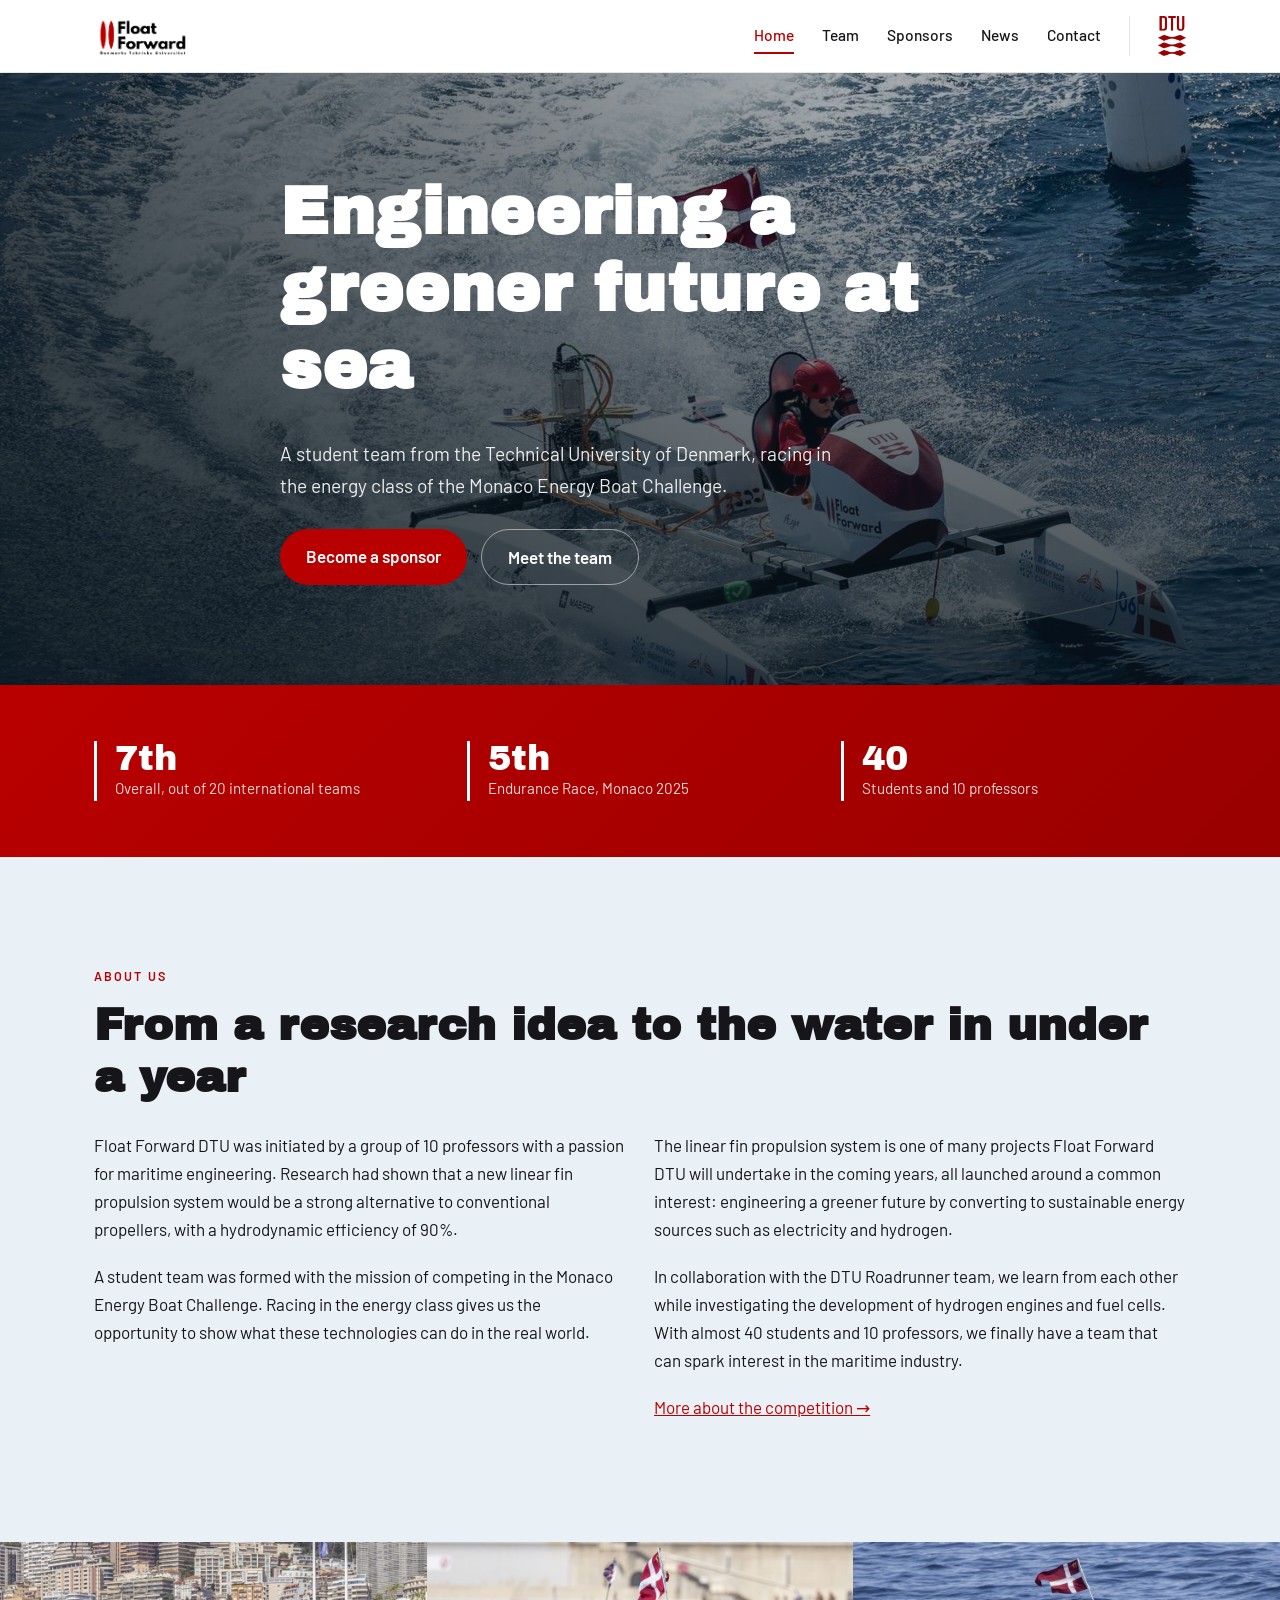
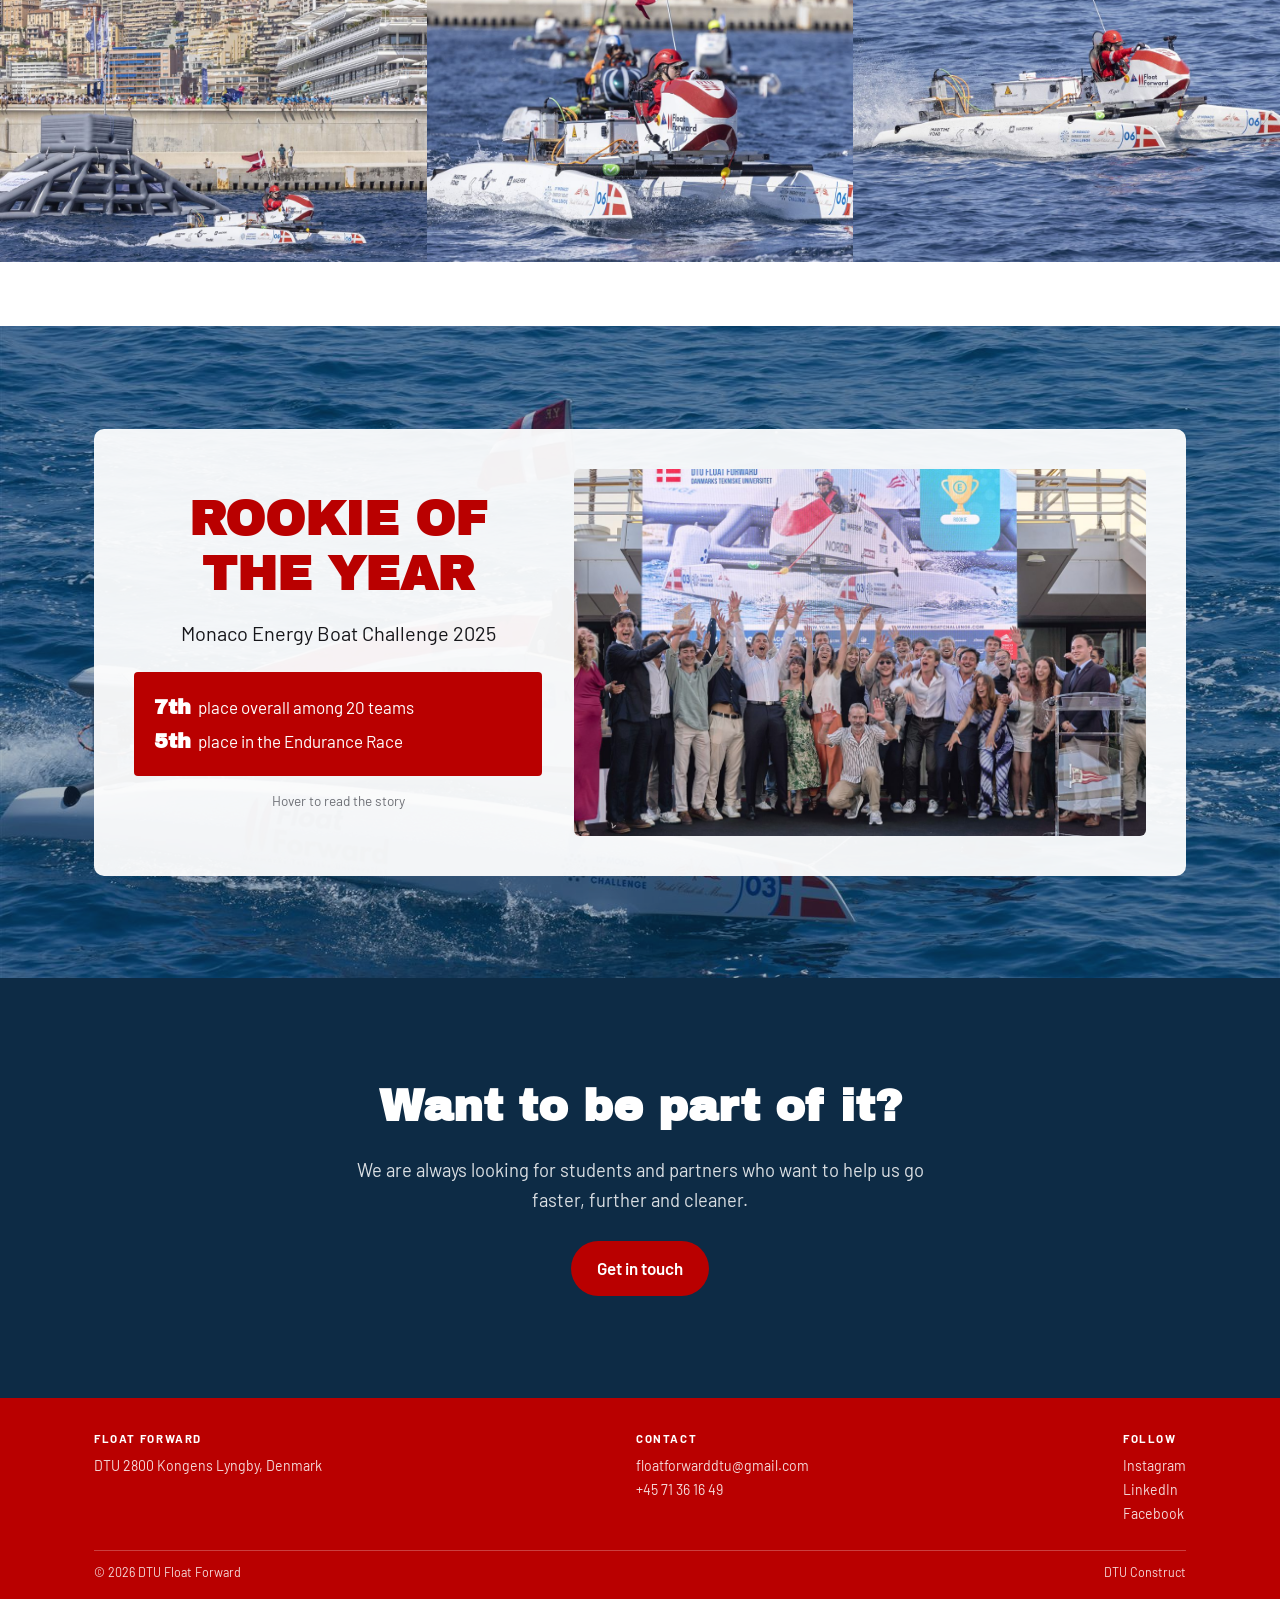
==== index.html @ db56d4f5 "First version" ====
<!DOCTYPE html>
<html lang="en">
<head>
<meta charset="utf-8">
<meta name="viewport" content="width=device-width, initial-scale=1">
<title>DTU Float Forward — Engineering a greener future at sea</title>
<meta name="description" content="DTU Float Forward is a student team from the Technical University of Denmark competing in the Monaco Energy Boat Challenge. Rookie of the Year 2025.">
<meta property="og:title" content="DTU Float Forward">
<meta property="og:description" content="A DTU student team engineering a greener future at sea. Rookie of the Year at the Monaco Energy Boat Challenge 2025.">
<meta property="og:image" content="https://dtufloatforward.dk/images/boat/share.jpg">
<meta property="og:url" content="https://dtufloatforward.dk/">
<meta property="og:type" content="website">
<link rel="preconnect" href="https://fonts.googleapis.com">
<link rel="preconnect" href="https://fonts.gstatic.com" crossorigin>
<link href="https://fonts.googleapis.com/css2?family=Archivo+Black&family=Barlow:wght@400;500;600&display=swap" rel="stylesheet">
<link rel="stylesheet" href="assets/css/style.css">
</head>
<body>

<header class="header">
  <div class="header__inner">
    <a class="logo" href="index.html"><img src="images/logos/floatforward.png" alt="DTU Float Forward" width="223" height="97"></a>
    <button class="nav-toggle" aria-label="Menu" aria-expanded="false">☰</button>
    <nav class="nav">
      <a href="index.html" aria-current="page">Home</a>
      <a href="team.html">Team</a>
      <a href="sponsors.html">Sponsors</a>
      <a href="news.html">News</a>
      <a href="contact.html">Contact</a>
    </nav>
    <a class="dtu-logo" href="https://www.dtu.dk/" target="_blank" rel="noopener"><img src="images/logos/dtu.png" alt="DTU — Technical University of Denmark"></a>
  </div>
</header>

<main>

  <section class="hero">
    <div class="hero__img" style="background-image:url('images/boat/hero.jpg')"></div>
    <div class="hero__content wrap">
      <h1>Engineering a greener future at sea</h1>
      <p>A student team from the Technical University of Denmark, racing in the energy class of the Monaco Energy Boat Challenge.</p>
      <div class="hero__actions">
        <a class="btn" href="sponsors.html">Become a sponsor</a>
        <a class="btn btn--ghost" href="team.html">Meet the team</a>
      </div>
    </div>
  </section>

  <section class="section section--red" style="padding:56px 0">
    <div class="wrap">
      <div class="grid grid--3">
        <div class="stat"><div class="stat__num">7th</div><div class="stat__label">Overall, out of 20 international teams</div></div>
        <div class="stat"><div class="stat__num">5th</div><div class="stat__label">Endurance Race, Monaco 2025</div></div>
        <div class="stat"><div class="stat__num">40</div><div class="stat__label">Students and 10 professors</div></div>
      </div>
    </div>
  </section>

  <section class="section section--sea-soft">
    <div class="wrap">
      <span class="eyebrow">About us</span>
      <h2>From a research idea to the water in under a year</h2>
      <div class="grid grid--2" style="margin-top:28px">
        <div>
          <p>Float Forward DTU was initiated by a group of 10 professors with a passion for maritime engineering. Research had shown that a new linear fin propulsion system would be a strong alternative to conventional propellers, with a hydrodynamic efficiency of 90%.</p>
          <p>A student team was formed with the mission of competing in the Monaco Energy Boat Challenge. Racing in the energy class gives us the opportunity to show what these technologies can do in the real world.</p>
        </div>
        <div>
          <p>The linear fin propulsion system is one of many projects Float Forward DTU will undertake in the coming years, all launched around a common interest: engineering a greener future by converting to sustainable energy sources such as electricity and hydrogen.</p>
          <p>In collaboration with the DTU Roadrunner team, we learn from each other while investigating the development of hydrogen engines and fuel cells. With almost 40 students and 10 professors, we finally have a team that can spark interest in the maritime industry.</p>
          <p><a href="https://energyboatchallenge.com/" target="_blank" rel="noopener">More about the competition →</a></p>
        </div>
      </div>
    </div>
  </section>

  <!-- Tira de fotos: cambia las imágenes en images/boat/strip-1.jpg, -2 y -3 -->
  <div class="photo-strip">
    <img src="images/boat/strip-1.jpg" alt="The Float Forward boat in the harbour of Monaco" loading="lazy">
    <img src="images/boat/strip-2.jpg" alt="Float Forward racing among other teams" loading="lazy">
    <img src="images/boat/strip-3.jpg" alt="Float Forward at full speed on open water" loading="lazy">
  </div>

  <!-- Tarjeta con dos caras: al pasar el cursor (o tocar en el móvil)
       se cambia de la cara "front" a la cara "back". -->
  <section class="section highlight" style="background-image:url('images/boat/highlight-bg.jpg')">
    <div class="wrap">
      <div class="flip" tabindex="0" aria-label="Rookie of the Year 2025 — hover or tap for the full story">

        <div class="flip__face flip__front">
          <div class="flip__intro">
            <h2 class="flip__title">Rookie of the Year</h2>
            <p class="flip__sub">Monaco Energy Boat Challenge 2025</p>
            <div class="flip__stats">
              <p><strong>7th</strong> place overall among 20 teams</p>
              <p><strong>5th</strong> place in the Endurance Race</p>
            </div>
            <p class="flip__hint"><span class="on-hover">Hover to read the story</span><span class="on-touch">Tap to read the story</span></p>
          </div>
          <img src="images/news/rookie-celebration.jpg" alt="The Float Forward team celebrating the Rookie of the Year award in Monaco">
        </div>

        <div class="flip__face flip__back">
          <img src="images/news/rookie-trophy.jpg" alt="The Rookie of the Year trophy">
          <div>
            <h3>Rookie of the Year 2025</h3>
            <p>Float Forward made its debut at the Monaco Energy Boat Challenge in July 2025, finishing 7th overall among 20 international teams. The highlight of the event was a 5th place in the Endurance Race, showcasing the team's engineering work and determination.</p>
            <p>That first performance earned Float Forward the Rookie of the Year award, going beyond the goals set for the team's first season.</p>
            <a class="btn" href="news.html">Read the full story</a>
          </div>
        </div>

      </div>
    </div>
  </section>

  <section class="section section--sea">
    <div class="wrap" style="text-align:center">
      <h2>Want to be part of it?</h2>
      <p class="lead" style="margin:0 auto 26px">We are always looking for students and partners who want to help us go faster, further and cleaner.</p>
      <a class="btn" href="contact.html">Get in touch</a>
    </div>
  </section>

</main>

<footer class="footer">
  <div class="wrap">
    <div class="footer__grid">
      <div>
        <h4>Float Forward</h4>
        <p style="margin:0">DTU 2800 Kongens Lyngby, Denmark</p>
      </div>
      <div>
        <h4>Contact</h4>
        <ul>
          <li><a href="mailto:floatforwarddtu@gmail.com">floatforwarddtu@gmail.com</a></li>
          <li><a href="tel:+4571361649">+45 71 36 16 49</a></li>
        </ul>
      </div>
      <div>
        <h4>Follow</h4>
        <ul>
          <li><a href="https://instagram.com/floatforward.dtu/" target="_blank" rel="noopener">Instagram</a></li>
          <li><a href="https://linkedin.com/company/dtu-float-forward/" target="_blank" rel="noopener">LinkedIn</a></li>
          <li><a href="https://facebook.com/people/Float-Forward-DTU/61565667403670/" target="_blank" rel="noopener">Facebook</a></li>
        </ul>
      </div>
    </div>
    <div class="footer__bottom">
      <span>© <span id="year">2026</span> DTU Float Forward</span>
      <a href="https://construct.dtu.dk/" target="_blank" rel="noopener">DTU Construct</a>
    </div>
  </div>
</footer>

<script src="assets/js/site.js"></script>
</body>
</html>
---- assets/css/style.css ----
/* =========================================================
   DTU Float Forward — hoja de estilos única
   Todo el diseño del sitio vive aquí. Los colores y medidas
   principales están en :root; cambiarlos ahí afecta a todo.
   ========================================================= */

:root {
  --red: #B90000;        /* rojo del logo de Float Forward */
  --red-deep: #990000;   /* rojo del logo de DTU, para degradados */
  --sea: #0D2B45;        /* azul marino del mar, para secciones oscuras */
  --sea-soft: #EAF1F6;   /* azul muy claro de fondo */
  --ink: #16161A;        /* texto y fondos oscuros */
  --mist: #F6F5F4;       /* gris muy claro de fondo */
  --grey: #6E7076;       /* texto secundario */
  --line: rgba(0, 0, 0, 0.1);

  --wrap: 1140px;        /* ancho máximo del contenido */
  --radius: 10px;
  --header-h: 72px;
}

*, *::before, *::after { box-sizing: border-box; }

html { scroll-behavior: smooth; }

body {
  margin: 0;
  font-family: "Barlow", system-ui, -apple-system, sans-serif;
  font-size: 17px;
  line-height: 1.65;
  color: var(--ink);
  background: #fff;
  -webkit-font-smoothing: antialiased;
}

img { max-width: 100%; display: block; }
a { color: var(--red); }

h1, h2, h3 { line-height: 1.15; margin: 0 0 0.5em; }
h1 { font-family: "Archivo Black", system-ui, sans-serif; font-size: clamp(2.4rem, 6vw, 4.2rem); letter-spacing: 0.01em; }
h2 { font-family: "Archivo Black", system-ui, sans-serif; font-size: clamp(1.8rem, 4vw, 2.8rem); }
h3 { font-size: 1.2rem; font-weight: 600; }
p { margin: 0 0 1.1em; }

.wrap { max-width: var(--wrap); margin: 0 auto; padding: 0 24px; }
.section { padding: clamp(56px, 8vw, 104px) 0; }
.section--mist { background: var(--mist); }
.section--ink { background: var(--ink); color: #fff; }
.section--ink h2 { color: #fff; }

/* Secciones de color. Sobre fondo oscuro el texto pasa a blanco. */
.section--red { background: linear-gradient(135deg, var(--red), var(--red-deep)); color: #fff; }
.section--sea { background: var(--sea); color: #fff; }
.section--sea-soft { background: var(--sea-soft); }
.section--red h2, .section--sea h2, .section--red h3, .section--sea h3 { color: #fff; }
.section--red .lead, .section--sea .lead,
.section--red .muted, .section--sea .muted { color: rgba(255,255,255,0.85); }
.section--red a:not(.btn), .section--sea a:not(.btn) { color: #fff; }
.section--sea .eyebrow { color: #FF8A80; }
.section--red .eyebrow { color: rgba(255,255,255,0.8); }
.section--red .stat { border-left-color: #fff; }
.section--red .stat__label, .section--sea .stat__label { color: rgba(255,255,255,0.85); }
.section--sea .card, .section--red .card { color: var(--ink); border: 0; }
/* Las tarjetas son blancas: dentro, el texto vuelve a sus colores normales */
.section--sea .card h3, .section--red .card h3 { color: var(--ink); }
.section--sea .card .muted, .section--red .card .muted { color: var(--grey); }

/* Botón blanco, para usar sobre fondo rojo */
.btn.btn--light { background: #fff; color: var(--red); }
.btn.btn--light:hover { background: var(--sea); color: #fff; }

/* Tira de fotos a todo el ancho */
.photo-strip { display: grid; grid-template-columns: repeat(3, 1fr); margin-bottom: clamp(32px, 5vw, 64px); }  /* espacio en blanco debajo */
.photo-strip img { width: 100%; aspect-ratio: 4 / 3; object-fit: cover; }
@media (max-width: 640px) {
  .photo-strip { grid-template-columns: 1fr 1fr; }
  .photo-strip img:first-child { grid-column: 1 / -1; aspect-ratio: 16 / 9; }
}

.lead { font-size: 1.15rem; color: var(--grey); max-width: 62ch; }
.muted { color: var(--grey); }

.eyebrow {
  display: inline-block;
  font-size: 0.78rem;
  font-weight: 600;
  letter-spacing: 0.16em;
  text-transform: uppercase;
  color: var(--red);
  margin-bottom: 14px;
}

.btn {
  display: inline-block;
  background: var(--red);
  color: #fff;
  text-decoration: none;
  font-weight: 600;
  padding: 13px 26px;
  border-radius: 999px;
  transition: background 0.2s;
}
.btn:hover { background: var(--red-deep); }
.btn--ghost { background: transparent; border: 1px solid rgba(255,255,255,0.5); }
.btn--ghost:hover { background: rgba(255,255,255,0.14); }

/* ---------------- Cabecera ---------------- */
.header {
  position: sticky; top: 0; z-index: 50;
  background: rgba(255,255,255,0.95);
  backdrop-filter: blur(8px);
  border-bottom: 1px solid var(--line);
}
.header__inner {
  height: var(--header-h);
  display: flex; align-items: center; justify-content: space-between;
  max-width: var(--wrap); margin: 0 auto; padding: 0 24px;
}
.logo {
  font-family: "Archivo Black", sans-serif;
  font-size: 1.05rem; letter-spacing: 0.02em;
  color: var(--ink); text-decoration: none;
  display: flex; align-items: center; gap: 10px;
}
.logo img { height: 46px; width: auto; }

/* Logo de DTU, a la derecha de los enlaces */
.dtu-logo { display: flex; align-items: center; margin-left: 28px; padding-left: 28px; border-left: 1px solid var(--line); }
.dtu-logo img { height: 40px; width: auto; }

.nav { display: flex; align-items: center; gap: 28px; margin-left: auto; }
.nav a {
  color: var(--ink); text-decoration: none; font-weight: 500; font-size: 0.97rem;
  padding: 4px 0; border-bottom: 2px solid transparent;
}
.nav a:hover { border-bottom-color: var(--red); }
.nav a[aria-current="page"] { border-bottom-color: var(--red); color: var(--red); }

.nav-toggle {
  display: none; width: 42px; height: 42px;
  background: none; border: 1px solid var(--line); border-radius: 8px;
  cursor: pointer; font-size: 1.2rem; line-height: 1;
}

@media (max-width: 860px) {
  .nav-toggle { display: block; order: 3; margin-left: 16px; }
  .dtu-logo { margin-left: auto; padding-left: 0; border-left: 0; }
  .dtu-logo img { height: 34px; }
  .logo img { height: 40px; }
  .nav {
    position: absolute; top: var(--header-h); left: 0; right: 0;
    flex-direction: column; align-items: stretch; gap: 0;
    background: #fff; border-bottom: 1px solid var(--line);
    padding: 8px 24px 20px;
    display: none;
  }
  .nav.is-open { display: flex; }
  .nav a { padding: 12px 0; border-bottom: 1px solid var(--line); }
}

/* ---------------- Hero ---------------- */
.hero {
  position: relative;
  min-height: clamp(420px, 68vh, 640px);
  display: flex; align-items: center;
  background: var(--ink);
  overflow: hidden;
}
.hero__img {
  position: absolute; inset: 0;
  background-size: cover; background-position: center;
}
.hero::after {
  content: ""; position: absolute; inset: 0;
  background:
    linear-gradient(90deg, rgba(8,20,28,0.6), rgba(8,20,28,0) 65%),  /* oscurece el lado del texto */
    linear-gradient(180deg, rgba(8,20,28,0.35), rgba(8,20,28,0.78));
}
.hero__content { position: relative; z-index: 2; color: #fff; padding: 72px 24px; }
.hero__content h1 { color: #fff; max-width: 16ch; }
.hero__content p { font-size: 1.2rem; max-width: 52ch; color: rgba(255,255,255,0.9); }
.hero__actions { display: flex; flex-wrap: wrap; gap: 14px; margin-top: 28px; }

/* Hero más corto para páginas interiores */
.hero--page { min-height: clamp(300px, 42vh, 420px); }

/* Cabecera de Team: la foto de grupo ocupa todo el ancho y la altura crece
   con el ancho de la pantalla, con un tope de 600px. La foto se recorta
   por arriba y por abajo; center 45% centra la zona de las caras. */
.hero--team { min-height: clamp(360px, 36vw, 600px); align-items: flex-end; }
.hero--team .hero__img { background-image: var(--photo); background-size: cover; background-position: center 45%; }
/* Velo mucho más suave: solo oscurece la parte de abajo, donde va el texto */
.hero--team::after { background: linear-gradient(180deg, rgba(8,20,28,0) 45%, rgba(8,20,28,0.55)); }
.hero--team .hero__content { padding-top: 0; padding-bottom: 28px; }
.hero--team h1 { text-shadow: 0 2px 14px rgba(0,0,0,0.45); }

/* Cabecera con foto de Sponsors, News y Contact */
.page-hero .hero__content { width: 100%; }
.page-hero h2 { color: #fff; }
.page-hero .eyebrow { color: #FF8A80; }
.page-hero .lead { color: rgba(255,255,255,0.9); }

/* ---------------- Rejillas ---------------- */
.grid { display: grid; gap: 28px; }
.grid--2 { grid-template-columns: repeat(auto-fit, minmax(300px, 1fr)); }
.grid--3 { grid-template-columns: repeat(auto-fit, minmax(260px, 1fr)); }

.card {
  background: #fff;
  border: 1px solid var(--line);
  border-radius: var(--radius);
  overflow: hidden;
}
.card__body { padding: 24px; }
.card__img { aspect-ratio: 16 / 10; object-fit: cover; width: 100%; background: var(--mist); }

.stat { border-left: 3px solid var(--red); padding-left: 18px; }
.stat__num { font-family: "Archivo Black", sans-serif; font-size: 2.2rem; line-height: 1; }
.stat__label { color: var(--grey); font-size: 0.95rem; }

/* ---------------- Equipo ---------------- */
.season-switch {
  display: flex; align-items: center; justify-content: center; gap: 16px;
  margin: 8px 0 6px;
}
.season-switch button {
  width: 44px; height: 44px; flex: 0 0 auto;
  border-radius: 50%; border: 1px solid rgba(255,255,255,0.5);
  background: transparent; color: #fff; font-size: 1.4rem; line-height: 1;
  cursor: pointer; transition: background 0.2s, border-color 0.2s;
}
.season-switch button:hover:not(:disabled) { background: var(--red); border-color: var(--red); }
.season-switch button:disabled { opacity: 0.25; cursor: default; }
.season-switch span { font-size: clamp(1.1rem, 3vw, 1.5rem); font-weight: 500; min-width: 9ch; }

.badge {
  display: inline-block; background: var(--red); color: #fff;
  font-size: 0.72rem; font-weight: 600; letter-spacing: 0.14em;
  padding: 5px 14px; border-radius: 999px;
}

.dept + .dept { margin-top: 56px; }
.dept__head {
  display: flex; align-items: center; gap: 12px;
  border-bottom: 1px solid var(--line); padding-bottom: 12px; margin-bottom: 24px;
}
.dept__bar { width: 6px; height: 22px; background: var(--red); border-radius: 3px; flex: 0 0 auto; }
.dept__head h3 { margin: 0; font-size: 1.25rem; }
.dept__desc { color: var(--grey); margin: -8px 0 24px; max-width: 70ch; }
/* Foto de grupo del departamento: tope de 640px porque las fotos son pequeñas */
.dept__photo { width: 100%; max-width: 640px; border-radius: 8px; margin-bottom: 24px; }

/* Foto + cuadro de texto a la derecha (campo "feature" en team.js) */
.dept__feature { display: grid; grid-template-columns: minmax(0, 1fr) minmax(0, 1fr); gap: 28px; align-items: start; }
.dept__feature .dept__photo { max-width: none; margin-bottom: 0; }
.dept__box {
  background: var(--sea-soft); border-left: 4px solid var(--red); border-radius: 8px;
  padding: 24px 26px; font-size: 0.97rem;
}
.dept__box h4 { font-family: "Archivo Black", sans-serif; font-size: 1.15rem; line-height: 1.25; margin: 0 0 12px; color: var(--red); }
.dept__box p { margin: 0; }
@media (max-width: 760px) { .dept__feature { grid-template-columns: 1fr; } }

/* ---------------- Patrocinadores ---------------- */
.tier + .tier { margin-top: 48px; }
.tier h3 { font-size: 0.82rem; letter-spacing: 0.16em; text-transform: uppercase; color: var(--grey); }
.logos {
  display: grid; align-items: center;
  grid-template-columns: repeat(auto-fill, minmax(170px, 1fr));
  gap: 32px;
  margin-top: 20px;
}
.logos a, .logos div { display: flex; align-items: center; justify-content: center; min-height: 72px; }
.logos img { max-height: 62px; width: auto; object-fit: contain; transition: transform 0.2s; }
.logos a:hover img { transform: scale(1.06); }   /* indica que el logo es un enlace */

/* ---------------- Tarjeta destacada con dos caras (portada) ---------------- */
.highlight { position: relative; background-size: cover; background-position: center; background-color: var(--sea); }
.highlight::before { content: ""; position: absolute; inset: 0; background: rgba(13,43,69,0.35); }
.highlight .wrap { position: relative; }

/* Las dos caras ocupan la misma celda; la de detrás está transparente */
.flip { display: grid; background: rgba(255,255,255,0.94); border-radius: var(--radius); outline: none; }
.flip__face {
  grid-area: 1 / 1; display: grid; gap: 32px; align-items: center;
  padding: clamp(20px, 4vw, 40px);
  transition: opacity 0.5s ease-out, visibility 0.5s;
}
.flip__front { grid-template-columns: 1fr 1.4fr; }
.flip__back { grid-template-columns: 0.6fr 1.4fr; opacity: 0; visibility: hidden; }
.flip:hover .flip__front, .flip:focus-within .flip__front { opacity: 0; visibility: hidden; }
.flip:hover .flip__back, .flip:focus-within .flip__back { opacity: 1; visibility: visible; }

.flip img { width: 100%; height: 100%; object-fit: cover; border-radius: 6px; background: var(--mist); }
.flip__front img { aspect-ratio: 16 / 10; }
.flip__back img { aspect-ratio: 4 / 5; }

.flip__intro { text-align: center; }
.flip__title { color: var(--red); text-transform: uppercase; font-size: clamp(2rem, 4.5vw, 3rem); margin-bottom: 0.3em; }
.flip__sub { font-size: 1.25rem; }
.flip__stats { background: var(--red); color: #fff; padding: 18px 20px; border-radius: 4px; text-align: left; }
.flip__stats p { margin: 0; }
.flip__stats strong { font-family: "Archivo Black", sans-serif; font-size: 1.3rem; margin-right: 4px; }
.flip__hint { margin: 14px 0 0; font-size: 0.85rem; color: var(--grey); }
.flip__hint .on-touch { display: none; }
@media (hover: none) { .flip__hint .on-hover { display: none; } .flip__hint .on-touch { display: inline; } }

@media (max-width: 760px) {
  .flip__front, .flip__back { grid-template-columns: 1fr; }
  .flip__back img { display: none; }
}

/* ---------------- Noticias ---------------- */
.post__date { font-size: 0.82rem; letter-spacing: 0.1em; text-transform: uppercase; color: var(--red); font-weight: 600; }
.quote {
  border-left: 3px solid var(--red);
  padding-left: 22px; margin: 32px 0;
  font-size: 1.08rem;
}
.quote footer { font-size: 0.88rem; color: var(--grey); font-weight: 600; letter-spacing: 0.04em; }

/* ---------------- Contacto ---------------- */
.field { margin-bottom: 18px; }
.field label { display: block; font-size: 0.88rem; font-weight: 600; margin-bottom: 6px; }
.field input, .field textarea {
  width: 100%; padding: 12px 14px; font: inherit;
  border: 1px solid var(--line); border-radius: 8px; background: #fff;
}
.field input:focus, .field textarea:focus { outline: 2px solid var(--red); outline-offset: 1px; border-color: transparent; }
.contact-list { list-style: none; padding: 0; margin: 0; }
.contact-list li { padding: 14px 0; border-bottom: 1px solid var(--line); }
.contact-list strong { display: block; font-size: 0.8rem; letter-spacing: 0.12em; text-transform: uppercase; color: var(--grey); }
.contact-list a { color: var(--ink); text-decoration: none; font-weight: 500; }
.contact-list a:hover { color: var(--red); }

/* ---------------- Pie ---------------- */
/* Pie compacto, en el rojo del logo del equipo */
.footer { background: var(--red); color: rgba(255,255,255,0.85); padding: 32px 0 18px; font-size: 0.88rem; line-height: 1.5; }
.footer a { color: rgba(255,255,255,0.85); text-decoration: none; }
.footer a:hover { color: #fff; text-decoration: underline; }
/* space-between deja la última columna ("Follow") pegada a la derecha */
.footer__grid { display: flex; flex-wrap: wrap; justify-content: space-between; gap: 20px 48px; }
.footer h4 { color: #fff; font-size: 0.72rem; letter-spacing: 0.14em; text-transform: uppercase; margin: 0 0 8px; }
.footer ul { list-style: none; padding: 0; margin: 0; }
.footer li { margin-bottom: 3px; }
.footer__bottom {
  margin-top: 22px; padding-top: 12px; border-top: 1px solid rgba(255,255,255,0.25);
  font-size: 0.78rem; display: flex; flex-wrap: wrap; gap: 12px; justify-content: space-between;
}

@media (prefers-reduced-motion: reduce) {
  html { scroll-behavior: auto; }
  * { transition: none !important; }
}
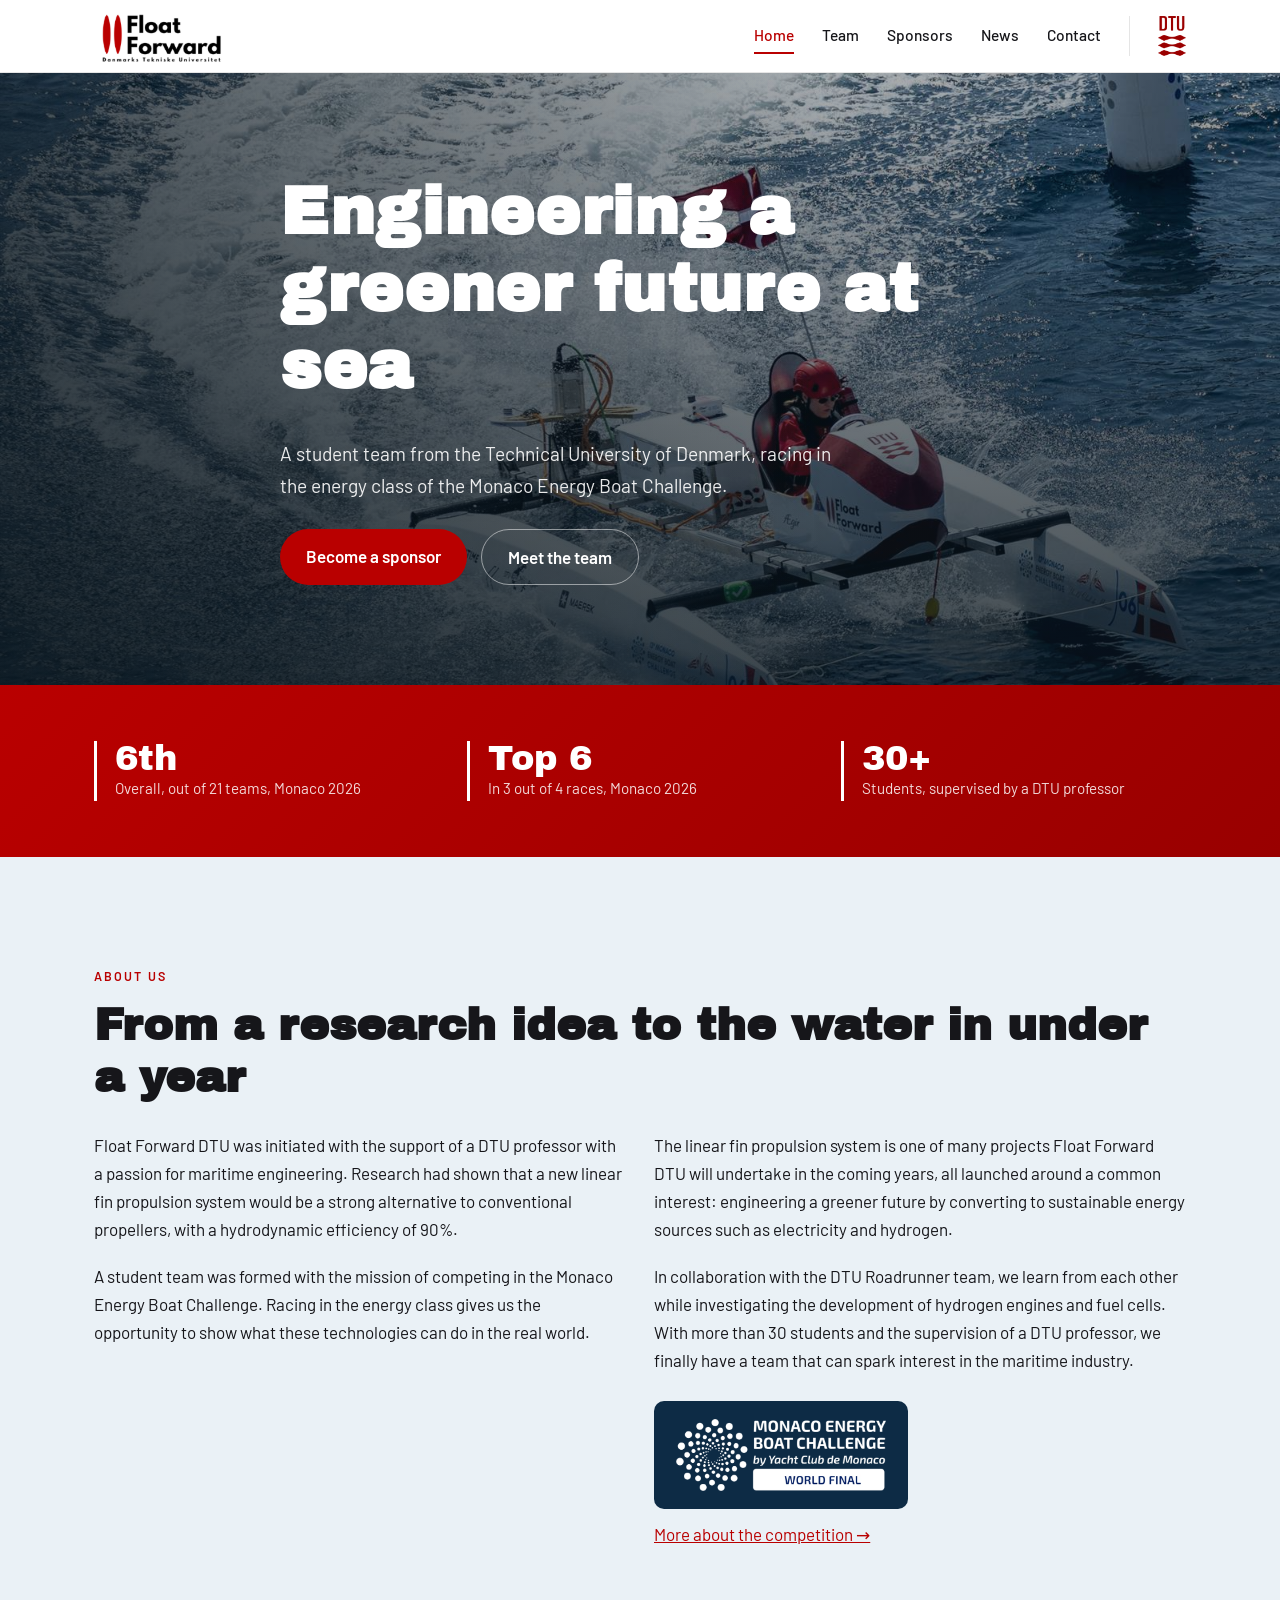
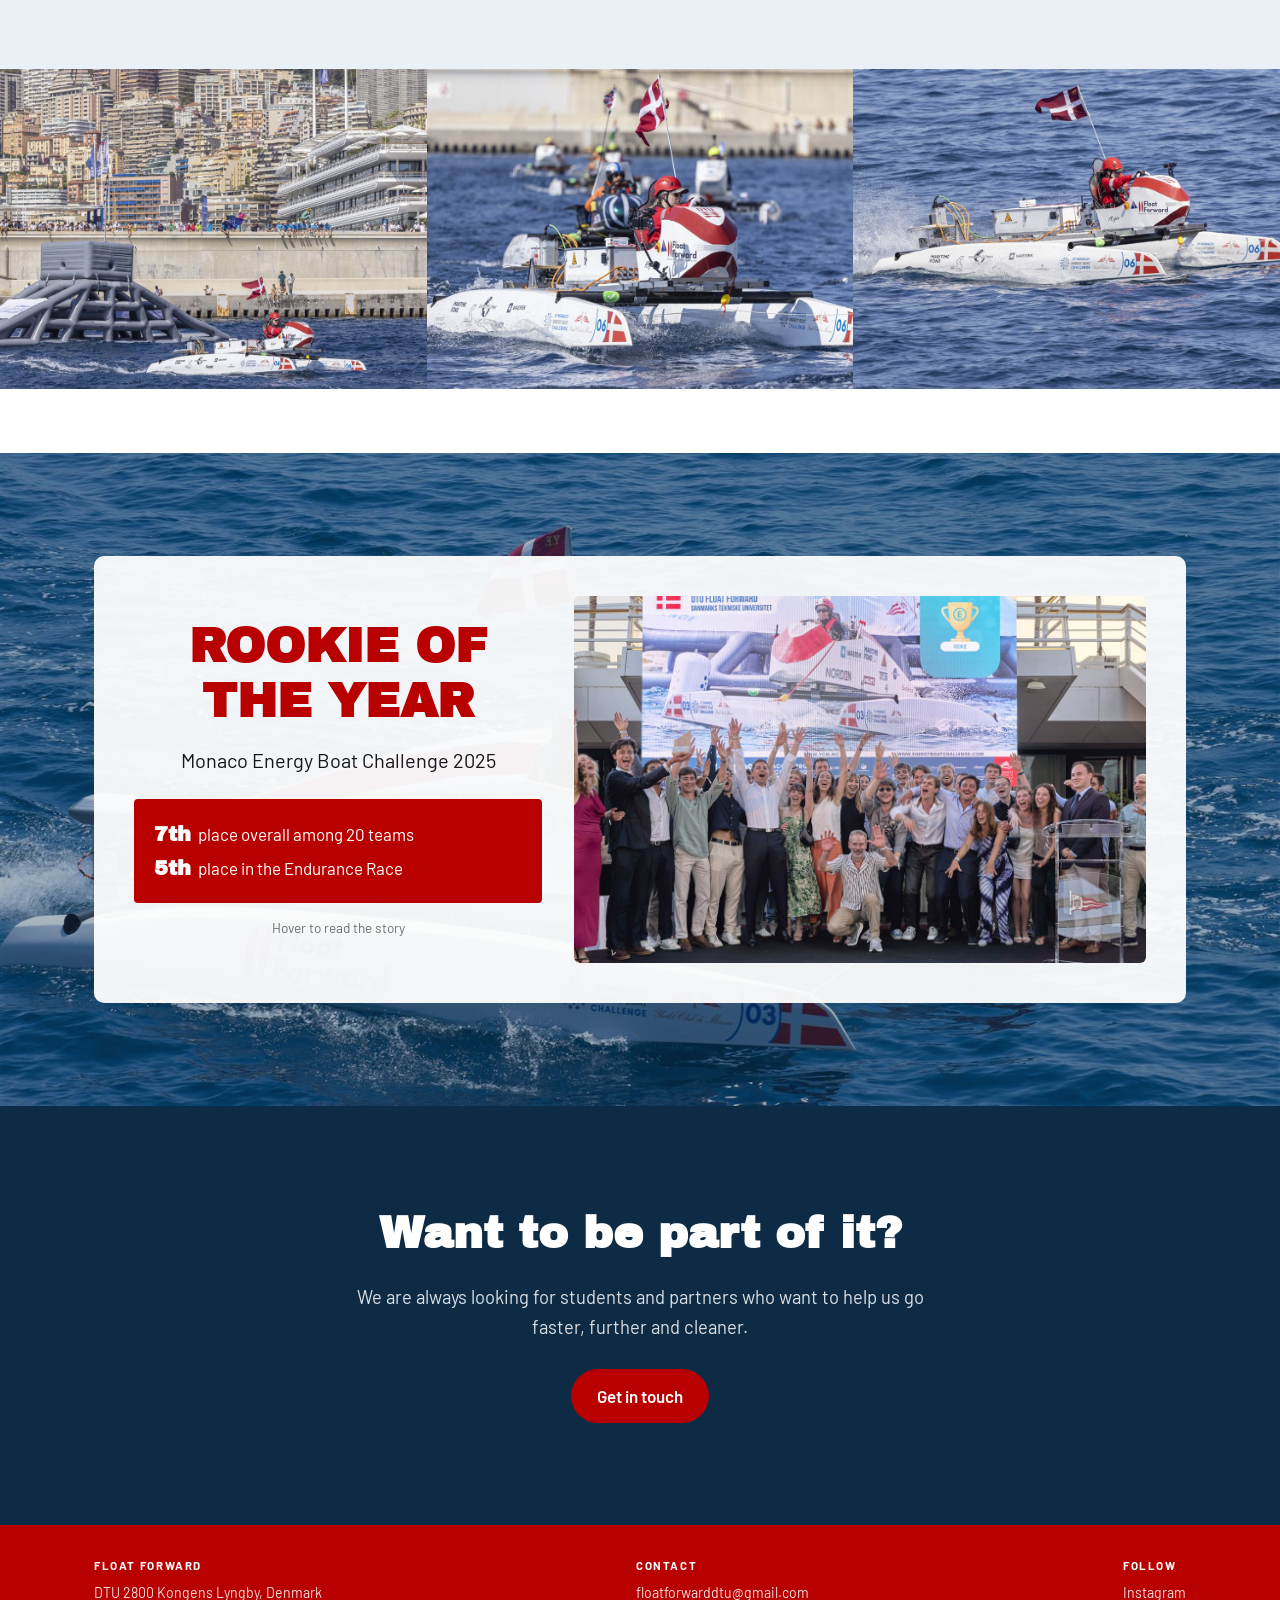
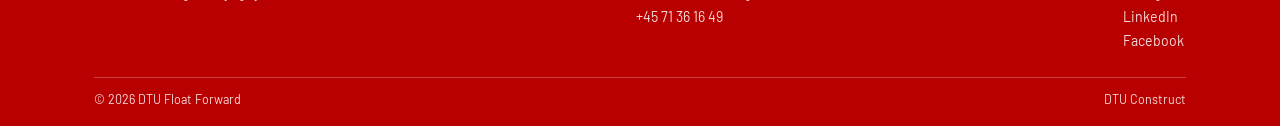
==== commit bec815d0: "Portada: resultados de Monaco 2026, un profesor, logo de la competicion, logo mas grande, enlace de " ====
--- a/index.html
+++ b/index.html
@@ -49,9 +49,9 @@
   <section class="section section--red" style="padding:56px 0">
     <div class="wrap">
       <div class="grid grid--3">
-        <div class="stat"><div class="stat__num">7th</div><div class="stat__label">Overall, out of 20 international teams</div></div>
-        <div class="stat"><div class="stat__num">5th</div><div class="stat__label">Endurance Race, Monaco 2025</div></div>
-        <div class="stat"><div class="stat__num">40</div><div class="stat__label">Students and 10 professors</div></div>
+        <div class="stat"><div class="stat__num">6th</div><div class="stat__label">Overall, out of 21 teams, Monaco 2026</div></div>
+        <div class="stat"><div class="stat__num">Top 6</div><div class="stat__label">In 3 out of 4 races, Monaco 2026</div></div>
+        <div class="stat"><div class="stat__num">30+</div><div class="stat__label">Students, supervised by a DTU professor</div></div>
       </div>
     </div>
   </section>
@@ -62,12 +62,13 @@
       <h2>From a research idea to the water in under a year</h2>
       <div class="grid grid--2" style="margin-top:28px">
         <div>
-          <p>Float Forward DTU was initiated by a group of 10 professors with a passion for maritime engineering. Research had shown that a new linear fin propulsion system would be a strong alternative to conventional propellers, with a hydrodynamic efficiency of 90%.</p>
+          <p>Float Forward DTU was initiated with the support of a DTU professor with a passion for maritime engineering. Research had shown that a new linear fin propulsion system would be a strong alternative to conventional propellers, with a hydrodynamic efficiency of 90%.</p>
           <p>A student team was formed with the mission of competing in the Monaco Energy Boat Challenge. Racing in the energy class gives us the opportunity to show what these technologies can do in the real world.</p>
         </div>
         <div>
           <p>The linear fin propulsion system is one of many projects Float Forward DTU will undertake in the coming years, all launched around a common interest: engineering a greener future by converting to sustainable energy sources such as electricity and hydrogen.</p>
-          <p>In collaboration with the DTU Roadrunner team, we learn from each other while investigating the development of hydrogen engines and fuel cells. With almost 40 students and 10 professors, we finally have a team that can spark interest in the maritime industry.</p>
+          <p>In collaboration with the DTU Roadrunner team, we learn from each other while investigating the development of hydrogen engines and fuel cells. With more than 30 students and the supervision of a DTU professor, we finally have a team that can spark interest in the maritime industry.</p>
+          <a class="comp-logo" href="https://energyboatchallenge.com/" target="_blank" rel="noopener"><img src="images/logos/energy-boat-challenge.png" alt="Monaco Energy Boat Challenge — World Final" width="640" height="219"></a>
           <p><a href="https://energyboatchallenge.com/" target="_blank" rel="noopener">More about the competition →</a></p>
         </div>
       </div>
@@ -141,7 +142,7 @@
       <div>
         <h4>Follow</h4>
         <ul>
-          <li><a href="https://instagram.com/floatforward.dtu/" target="_blank" rel="noopener">Instagram</a></li>
+          <li><a href="https://www.instagram.com/dtufloatforward/" target="_blank" rel="noopener">Instagram</a></li>
           <li><a href="https://linkedin.com/company/dtu-float-forward/" target="_blank" rel="noopener">LinkedIn</a></li>
           <li><a href="https://facebook.com/people/Float-Forward-DTU/61565667403670/" target="_blank" rel="noopener">Facebook</a></li>
         </ul>
--- a/assets/css/style.css
+++ b/assets/css/style.css
@@ -122,7 +122,7 @@
   color: var(--ink); text-decoration: none;
   display: flex; align-items: center; gap: 10px;
 }
-.logo img { height: 46px; width: auto; }
+.logo img { height: 64px; width: auto; }
 
 /* Logo de DTU, a la derecha de los enlaces */
 .dtu-logo { display: flex; align-items: center; margin-left: 28px; padding-left: 28px; border-left: 1px solid var(--line); }
@@ -146,7 +146,7 @@
   .nav-toggle { display: block; order: 3; margin-left: 16px; }
   .dtu-logo { margin-left: auto; padding-left: 0; border-left: 0; }
   .dtu-logo img { height: 34px; }
-  .logo img { height: 40px; }
+  .logo img { height: 52px; }
   .nav {
     position: absolute; top: var(--header-h); left: 0; right: 0;
     flex-direction: column; align-items: stretch; gap: 0;
@@ -186,9 +186,10 @@
 
 /* Cabecera de Team: la foto de grupo ocupa todo el ancho y la altura crece
    con el ancho de la pantalla, con un tope de 600px. La foto se recorta
-   por arriba y por abajo; center 45% centra la zona de las caras. */
+   por arriba y por abajo; center 45% centra la zona de las caras.
+   Cada curso puede cambiarlo con photoPosition en team.js (--photo-pos). */
 .hero--team { min-height: clamp(360px, 36vw, 600px); align-items: flex-end; }
-.hero--team .hero__img { background-image: var(--photo); background-size: cover; background-position: center 45%; }
+.hero--team .hero__img { background-image: var(--photo); background-size: cover; background-position: center var(--photo-pos, 45%); }
 /* Velo mucho más suave: solo oscurece la parte de abajo, donde va el texto */
 .hero--team::after { background: linear-gradient(180deg, rgba(8,20,28,0) 45%, rgba(8,20,28,0.55)); }
 .hero--team .hero__content { padding-top: 0; padding-bottom: 28px; }
@@ -273,6 +274,17 @@
 .logos a, .logos div { display: flex; align-items: center; justify-content: center; min-height: 72px; }
 .logos img { max-height: 62px; width: auto; object-fit: contain; transition: transform 0.2s; }
 .logos a:hover img { transform: scale(1.06); }   /* indica que el logo es un enlace */
+
+/* Logo de la competición en "About us" (portada). El logo es blanco,
+   por eso va sobre un recuadro azul marino. Es un enlace a su web. */
+.comp-logo {
+  display: inline-block; margin: 8px 0 4px;
+  background: var(--sea); border-radius: var(--radius);
+  padding: 18px 22px; transition: transform 0.2s;
+}
+.comp-logo img { display: block; height: 72px; width: auto; }
+.comp-logo:hover { transform: translateY(-3px); }
+@media (max-width: 640px) { .comp-logo img { height: 60px; } }
 
 /* ---------------- Tarjeta destacada con dos caras (portada) ---------------- */
 .highlight { position: relative; background-size: cover; background-position: center; background-color: var(--sea); }
@@ -308,6 +320,10 @@
 @media (max-width: 760px) {
   .flip__front, .flip__back { grid-template-columns: 1fr; }
   .flip__back img { display: none; }
+  /* En una columna, la foto toma su altura de aspect-ratio y no del hueco
+     que deja la otra cara: así no se estira ni se recorta en el móvil */
+  .flip__face { align-content: center; }
+  .flip img { height: auto; }
 }
 
 /* ---------------- Noticias ---------------- */
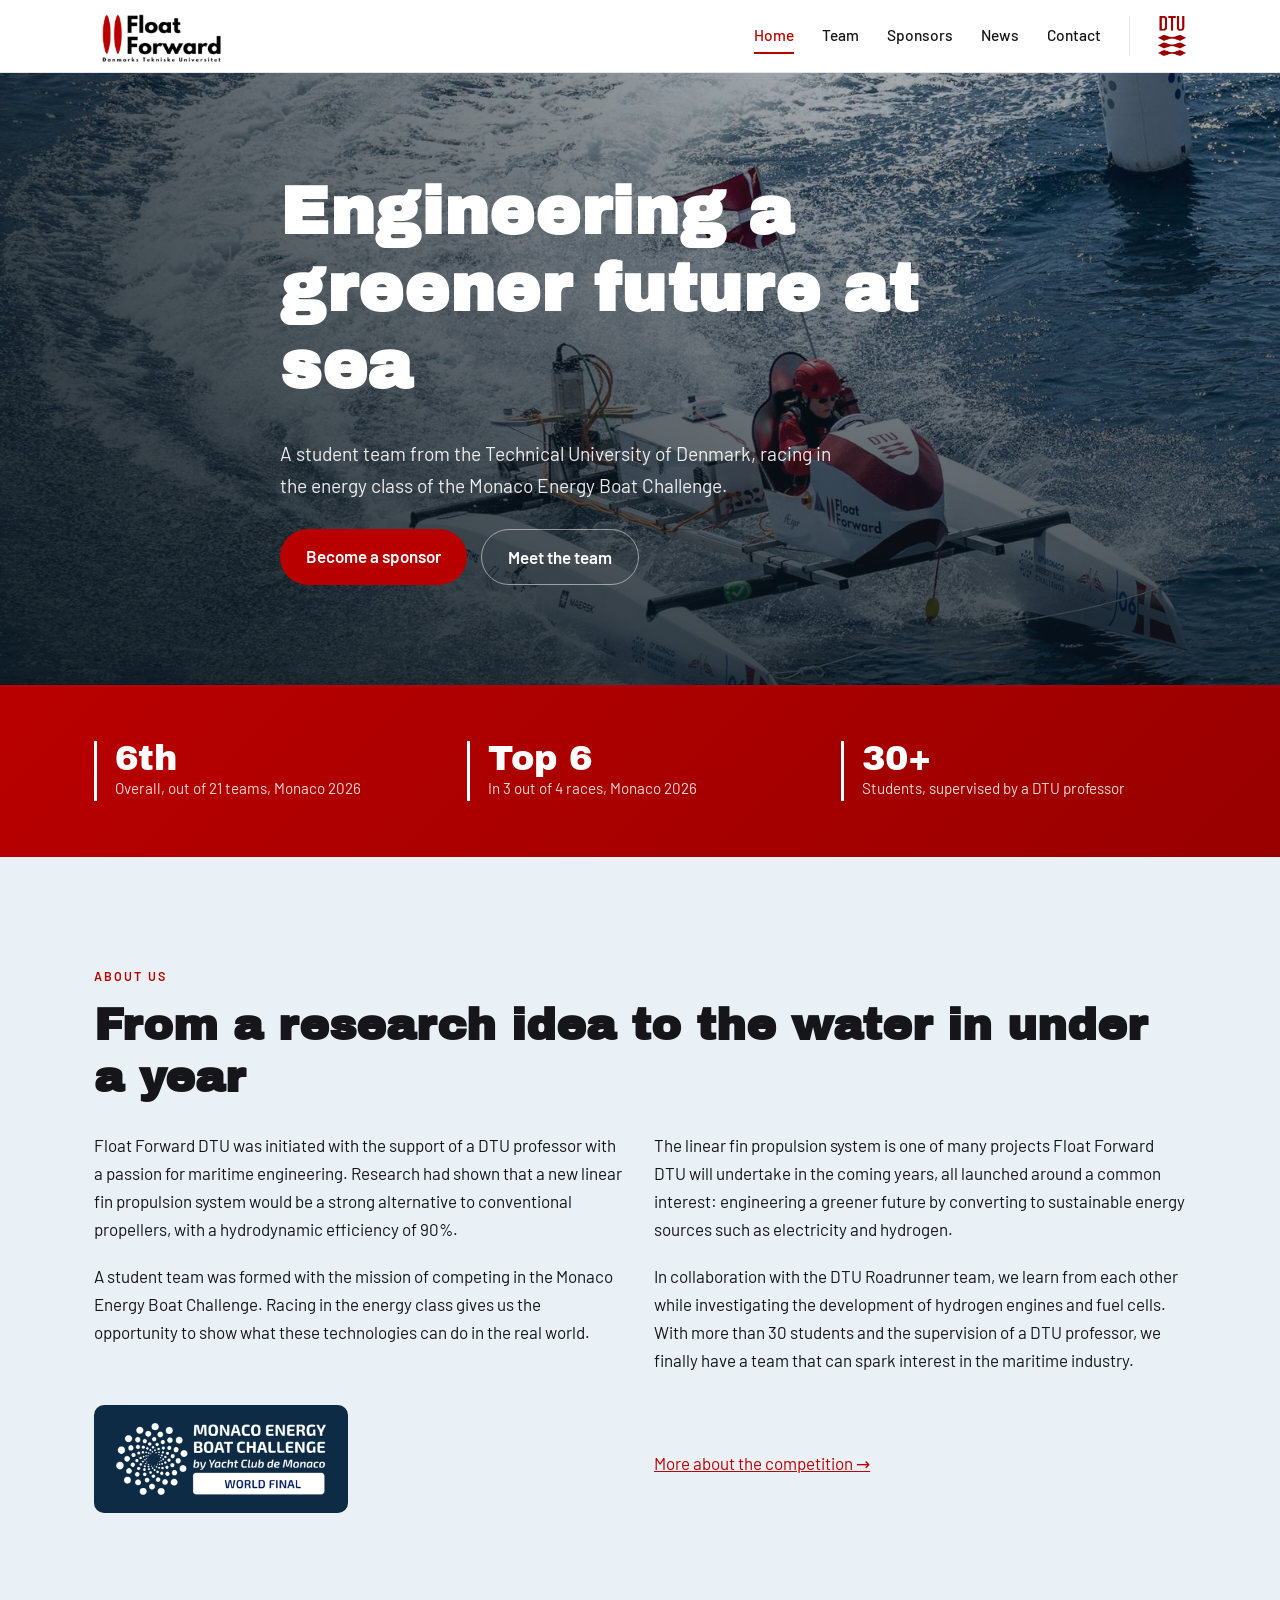
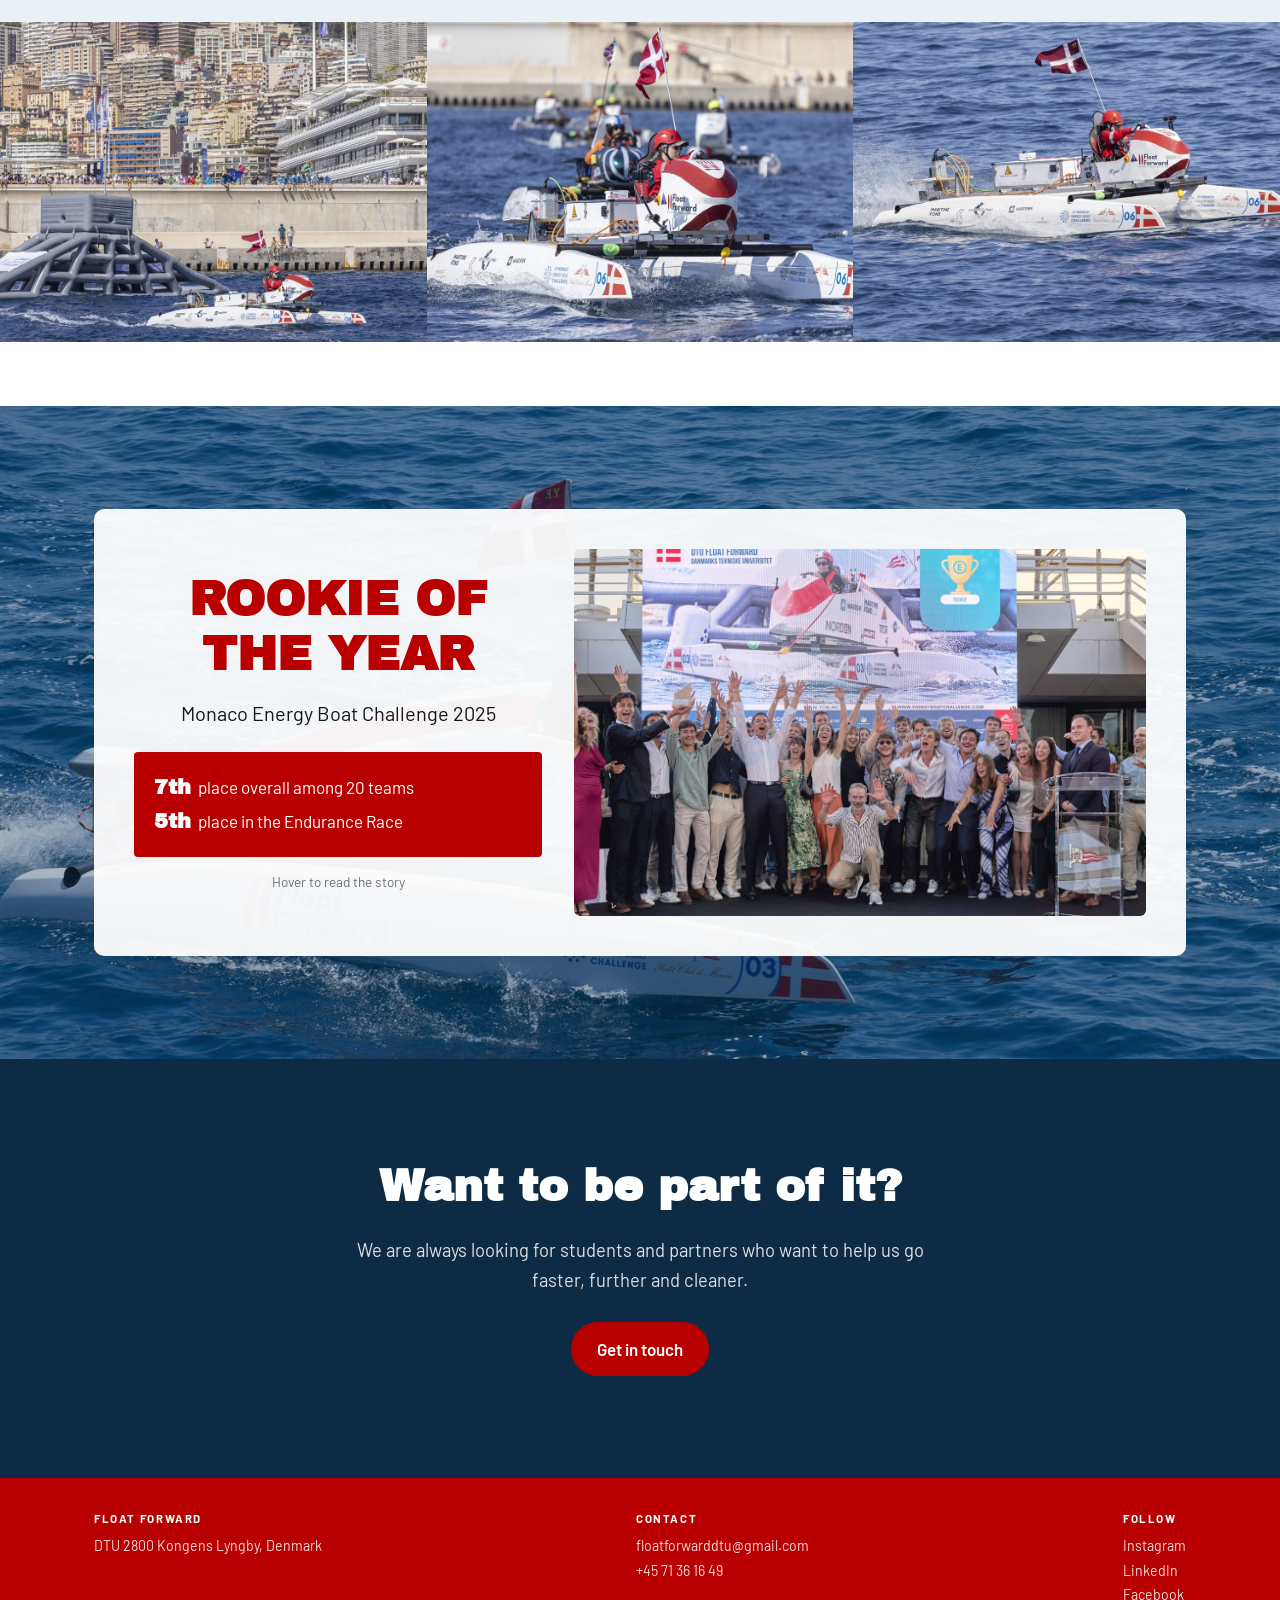
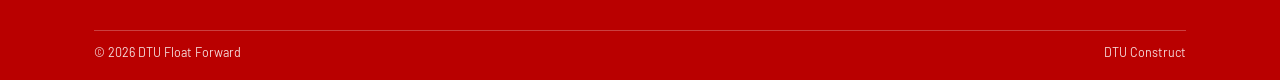
==== commit 61fd6d14: "Logo de Monaco a la izquierda junto al enlace; foto de grupo 2024/2025 al 20%" ====
--- a/index.html
+++ b/index.html
@@ -68,9 +68,12 @@
         <div>
           <p>The linear fin propulsion system is one of many projects Float Forward DTU will undertake in the coming years, all launched around a common interest: engineering a greener future by converting to sustainable energy sources such as electricity and hydrogen.</p>
           <p>In collaboration with the DTU Roadrunner team, we learn from each other while investigating the development of hydrogen engines and fuel cells. With more than 30 students and the supervision of a DTU professor, we finally have a team that can spark interest in the maritime industry.</p>
-          <a class="comp-logo" href="https://energyboatchallenge.com/" target="_blank" rel="noopener"><img src="images/logos/energy-boat-challenge.png" alt="Monaco Energy Boat Challenge — World Final" width="640" height="219"></a>
-          <p><a href="https://energyboatchallenge.com/" target="_blank" rel="noopener">More about the competition →</a></p>
         </div>
+      </div>
+      <!-- Logo de la competición (izquierda) a la altura del enlace (derecha) -->
+      <div class="grid grid--2 comp-row">
+        <div><a class="comp-logo" href="https://energyboatchallenge.com/" target="_blank" rel="noopener"><img src="images/logos/energy-boat-challenge.png" alt="Monaco Energy Boat Challenge — World Final" width="640" height="219"></a></div>
+        <p><a href="https://energyboatchallenge.com/" target="_blank" rel="noopener">More about the competition →</a></p>
       </div>
     </div>
   </section>
--- a/assets/css/style.css
+++ b/assets/css/style.css
@@ -277,8 +277,10 @@
 
 /* Logo de la competición en "About us" (portada). El logo es blanco,
    por eso va sobre un recuadro azul marino. Es un enlace a su web. */
+.comp-row { align-items: center; margin-top: 12px; }
+.comp-row p { margin: 0; }
 .comp-logo {
-  display: inline-block; margin: 8px 0 4px;
+  display: inline-block;
   background: var(--sea); border-radius: var(--radius);
   padding: 18px 22px; transition: transform 0.2s;
 }
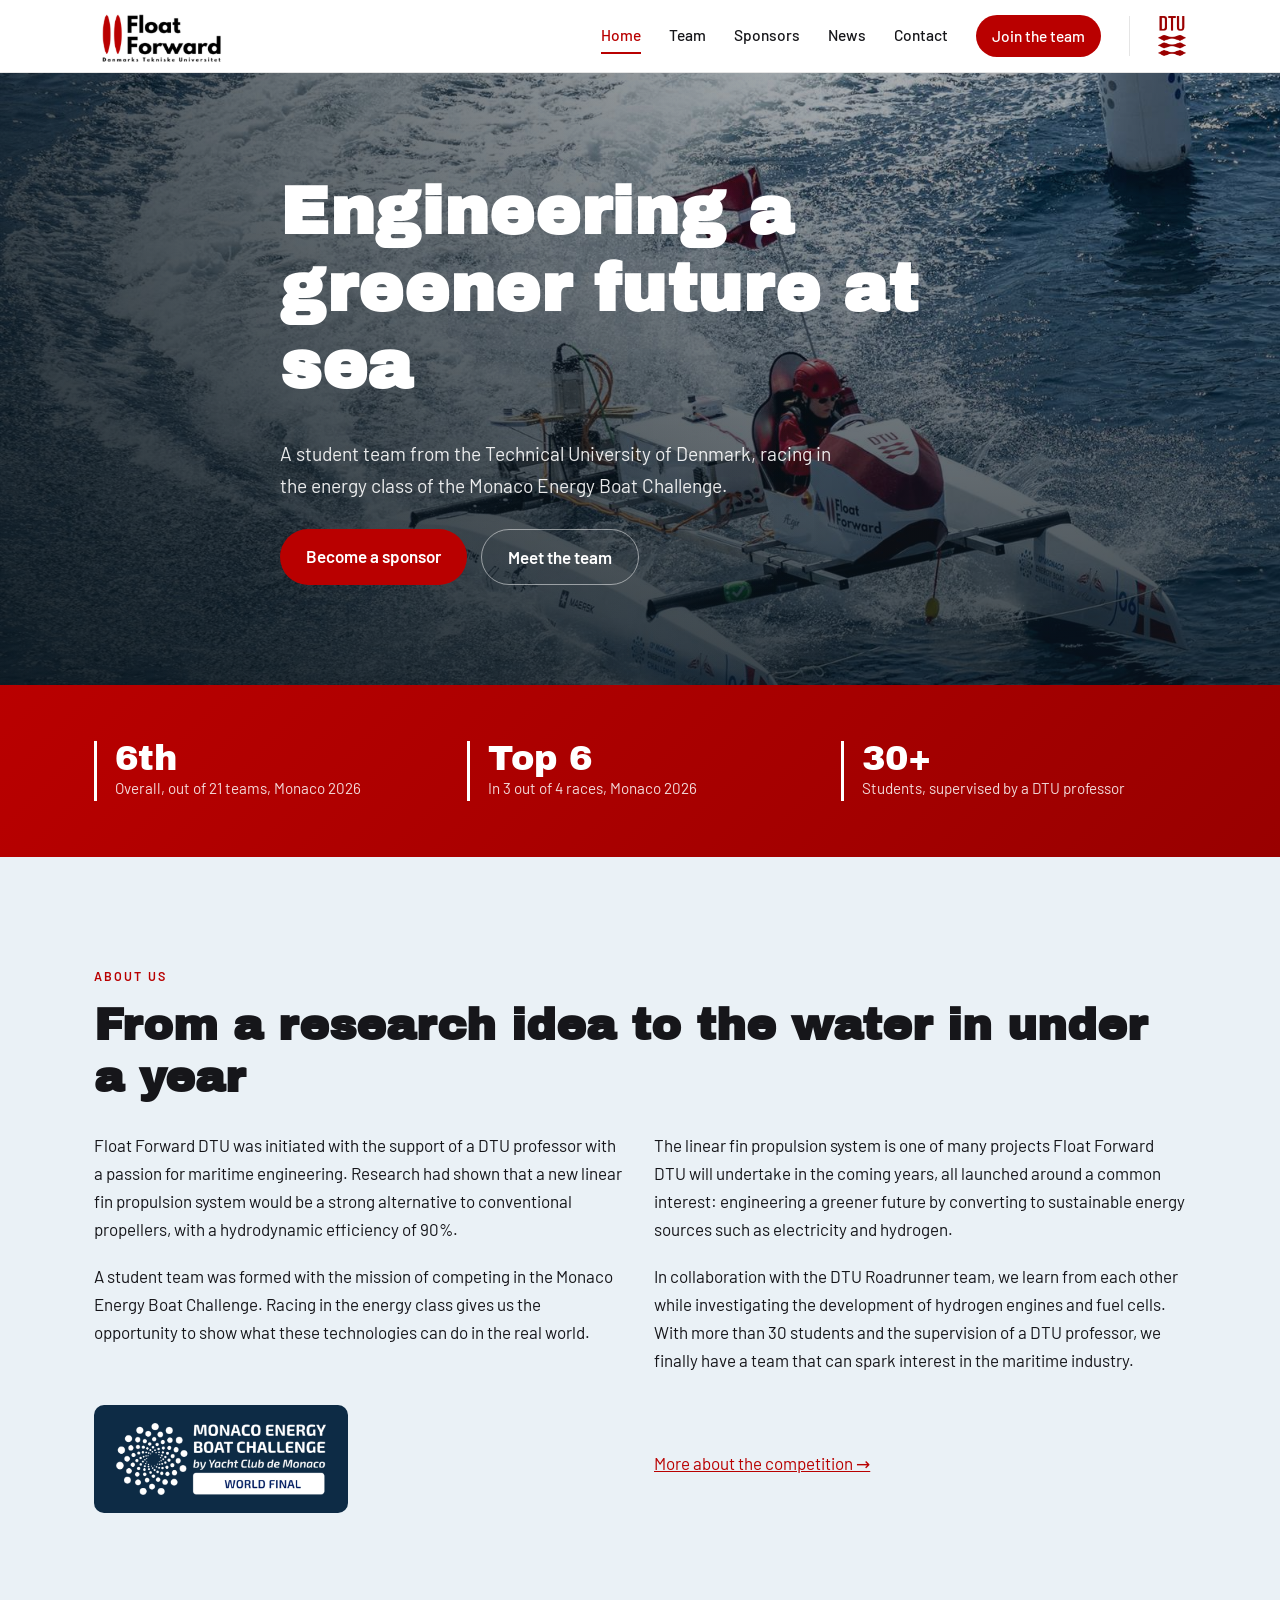
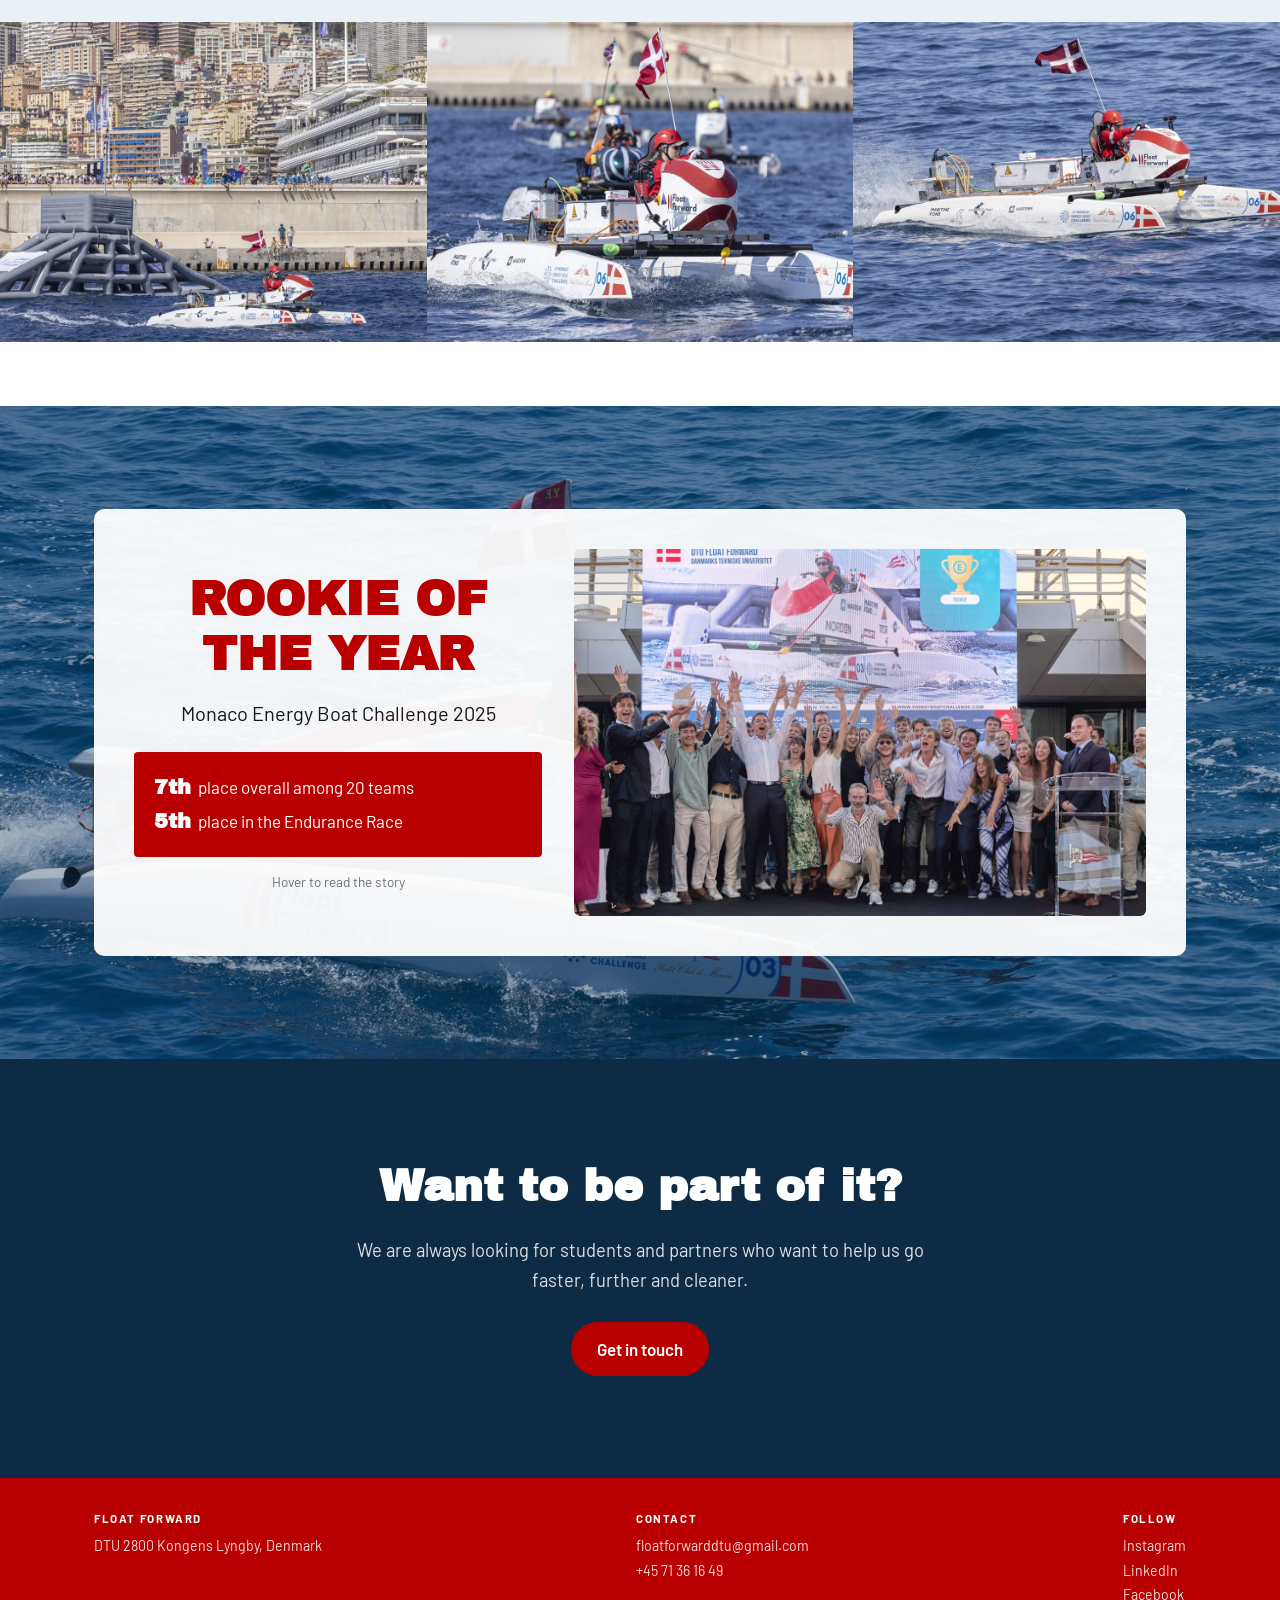
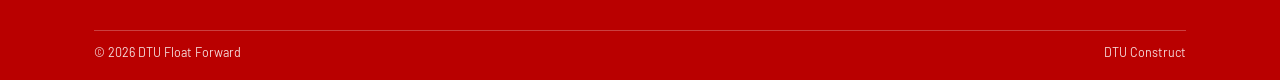
==== commit 5b24fd35: "Nueva pagina Join the team con formulario de inscripcion y enlace en el menu Co-Authored-By: Claude " ====
--- a/index.html
+++ b/index.html
@@ -13,6 +13,9 @@
 <link rel="preconnect" href="https://fonts.googleapis.com">
 <link rel="preconnect" href="https://fonts.gstatic.com" crossorigin>
 <link href="https://fonts.googleapis.com/css2?family=Archivo+Black&family=Barlow:wght@400;500;600&display=swap" rel="stylesheet">
+<link rel="icon" href="favicon.ico" sizes="any">
+<link rel="icon" type="image/png" href="images/icons/icon-192.png">
+<link rel="apple-touch-icon" href="images/icons/apple-touch-icon.png">
 <link rel="stylesheet" href="assets/css/style.css">
 </head>
 <body>
@@ -27,6 +30,7 @@
       <a href="sponsors.html">Sponsors</a>
       <a href="news.html">News</a>
       <a href="contact.html">Contact</a>
+      <a class="nav__cta" href="join.html">Join the team</a>
     </nav>
     <a class="dtu-logo" href="https://www.dtu.dk/" target="_blank" rel="noopener"><img src="images/logos/dtu.png" alt="DTU — Technical University of Denmark"></a>
   </div>
--- a/assets/css/style.css
+++ b/assets/css/style.css
@@ -103,6 +103,10 @@
 .btn:hover { background: var(--red-deep); }
 .btn--ghost { background: transparent; border: 1px solid rgba(255,255,255,0.5); }
 .btn--ghost:hover { background: rgba(255,255,255,0.14); }
+/* Botón con borde rojo, para fondos claros */
+.btn--outline { background: transparent; color: var(--red); border: 1px solid var(--red); }
+.btn--outline:hover { background: var(--red); color: #fff; }
+button.btn { border: 0; cursor: pointer; font: inherit; font-weight: 600; }
 
 /* ---------------- Cabecera ---------------- */
 .header {
@@ -135,6 +139,9 @@
 }
 .nav a:hover { border-bottom-color: var(--red); }
 .nav a[aria-current="page"] { border-bottom-color: var(--red); color: var(--red); }
+/* "Join the team" destacado como botón en el menú */
+.nav a.nav__cta { white-space: nowrap; background: var(--red); color: #fff; padding: 8px 16px; border-radius: 999px; border-bottom: 0; }
+.nav a.nav__cta:hover, .nav a.nav__cta[aria-current="page"] { background: var(--red-deep); color: #fff; }
 
 .nav-toggle {
   display: none; width: 42px; height: 42px;
@@ -142,7 +149,7 @@
   cursor: pointer; font-size: 1.2rem; line-height: 1;
 }
 
-@media (max-width: 860px) {
+@media (max-width: 980px) {
   .nav-toggle { display: block; order: 3; margin-left: 16px; }
   .dtu-logo { margin-left: auto; padding-left: 0; border-left: 0; }
   .dtu-logo img { height: 34px; }
@@ -156,6 +163,7 @@
   }
   .nav.is-open { display: flex; }
   .nav a { padding: 12px 0; border-bottom: 1px solid var(--line); }
+  .nav a.nav__cta { margin-top: 14px; padding: 12px 16px; text-align: center; }
 }
 
 /* ---------------- Hero ---------------- */
@@ -260,6 +268,12 @@
 }
 .dept__box h4 { font-family: "Archivo Black", sans-serif; font-size: 1.15rem; line-height: 1.25; margin: 0 0 12px; color: var(--red); }
 .dept__box p { margin: 0; }
+/* Cuadro con nombres (campo "people"): nombre grande y cargo en rojo debajo */
+.dept__box--people { align-self: stretch; display: flex; flex-direction: column; justify-content: center; gap: 28px; padding: 32px 36px; }
+.dept__person { display: flex; flex-direction: column; gap: 6px; }
+.dept__person-name { font-family: "Archivo Black", sans-serif; font-size: clamp(2.2rem, 4.5vw, 3.4rem); line-height: 1; color: var(--ink); }
+.dept__person-role { font-size: 0.9rem; font-weight: 600; letter-spacing: 0.16em; text-transform: uppercase; color: var(--red); }
+.dept__person + .dept__person { padding-top: 28px; border-top: 1px solid var(--line); }
 @media (max-width: 760px) { .dept__feature { grid-template-columns: 1fr; } }
 
 /* ---------------- Patrocinadores ---------------- */
@@ -345,11 +359,54 @@
   border: 1px solid var(--line); border-radius: 8px; background: #fff;
 }
 .field input:focus, .field textarea:focus { outline: 2px solid var(--red); outline-offset: 1px; border-color: transparent; }
+.field select {
+  width: 100%; padding: 12px 14px; font: inherit;
+  border: 1px solid var(--line); border-radius: 8px; background: #fff;
+}
+.field select:focus { outline: 2px solid var(--red); outline-offset: 1px; border-color: transparent; }
 .contact-list { list-style: none; padding: 0; margin: 0; }
 .contact-list li { padding: 14px 0; border-bottom: 1px solid var(--line); }
 .contact-list strong { display: block; font-size: 0.8rem; letter-spacing: 0.12em; text-transform: uppercase; color: var(--grey); }
 .contact-list a { color: var(--ink); text-decoration: none; font-weight: 500; }
 .contact-list a:hover { color: var(--red); }
+
+/* ---------------- Join the team ---------------- */
+.join-step { position: relative; padding-left: 58px; }
+.join-step__num {
+  position: absolute; left: 0; top: 0;
+  width: 42px; height: 42px; border-radius: 50%;
+  display: grid; place-items: center;
+  background: #fff; color: var(--red);
+  font-family: "Archivo Black", sans-serif; font-size: 1.2rem;
+}
+.join-step h3 { margin: 0 0 6px; }
+.join-step p { margin: 0; color: rgba(255,255,255,0.88); }
+
+/* Siempre 2 x 2 en ordenador, para que ningún departamento quede solo en una fila */
+.join-depts { margin-top: 36px; grid-template-columns: repeat(2, minmax(0, 1fr)); }
+@media (max-width: 720px) { .join-depts { grid-template-columns: 1fr; } }
+.join-dept {
+  background: #fff; border: 1px solid var(--line); border-top: 4px solid var(--red);
+  border-radius: var(--radius); padding: 28px;
+  display: flex; flex-direction: column;
+}
+.join-dept h3 { font-family: "Archivo Black", sans-serif; font-size: 1.5rem; margin: 0 0 8px; }
+.join-dept__pitch { font-size: 1.05rem; }
+.join-dept h4 { font-size: 0.78rem; letter-spacing: 0.14em; text-transform: uppercase; color: var(--red); margin: 4px 0 8px; }
+.join-dept ul { margin: 0 0 18px; padding-left: 20px; }
+.join-dept li { margin-bottom: 4px; }
+.join-dept__fit { margin: auto 0 0; padding-top: 16px; border-top: 1px solid var(--line); color: var(--grey); font-size: 0.95rem; }
+.join-dept__fit strong { color: var(--ink); }
+
+.join-form { background: #fff; border-radius: var(--radius); padding: clamp(20px, 4vw, 32px); }
+.field-row { display: grid; grid-template-columns: 1fr 1fr; gap: 0 16px; }
+@media (max-width: 520px) { .field-row { grid-template-columns: 1fr; } }
+.checks { border: 0; padding: 0; margin: 0 0 18px; }
+.checks legend { font-size: 0.88rem; font-weight: 600; margin-bottom: 8px; padding: 0; }
+.checks label { display: inline-flex; align-items: center; gap: 8px; margin: 0 18px 8px 0; font-weight: 500; font-size: 0.97rem; cursor: pointer; }
+.checks input, .consent input { width: 18px; height: 18px; accent-color: var(--red); flex: 0 0 auto; }
+.consent { display: flex; gap: 10px; align-items: flex-start; font-size: 0.9rem; color: var(--grey); margin: 4px 0 22px; cursor: pointer; }
+.consent input { margin-top: 2px; }
 
 /* ---------------- Pie ---------------- */
 /* Pie compacto, en el rojo del logo del equipo */
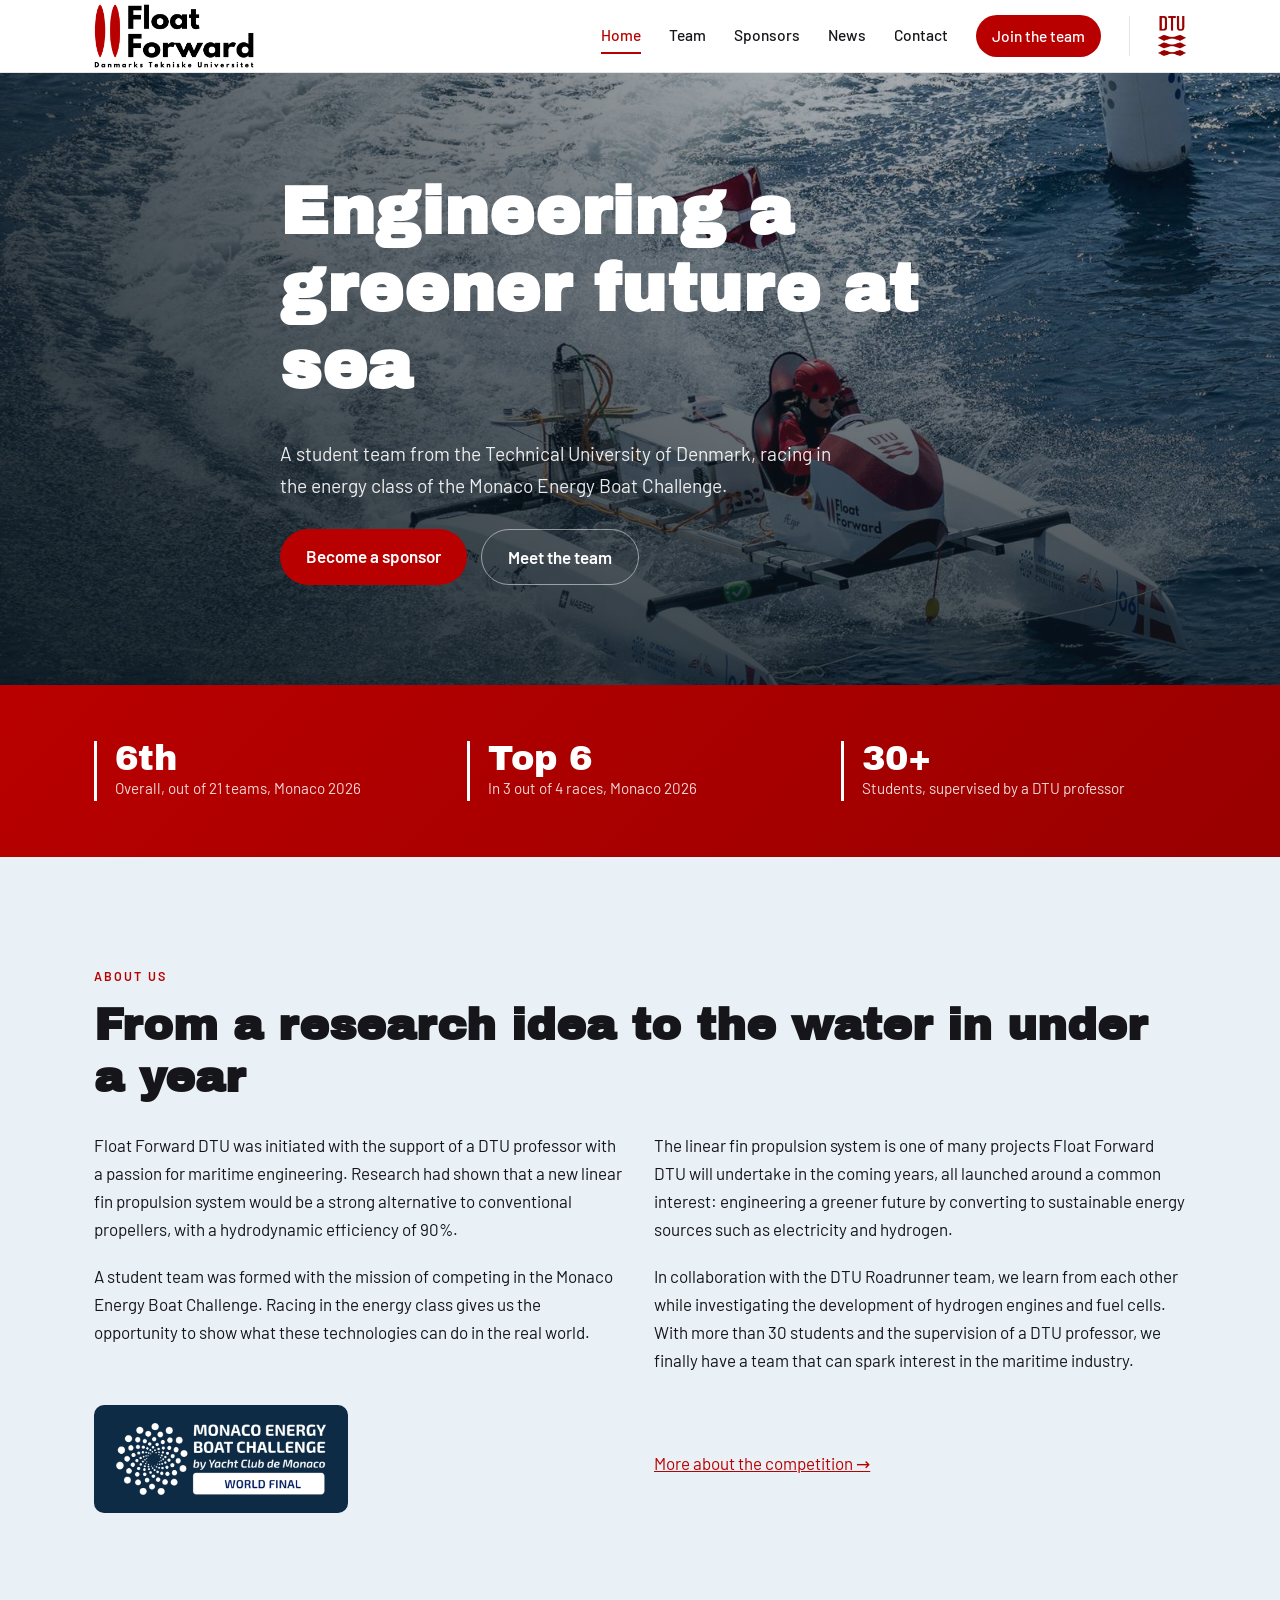
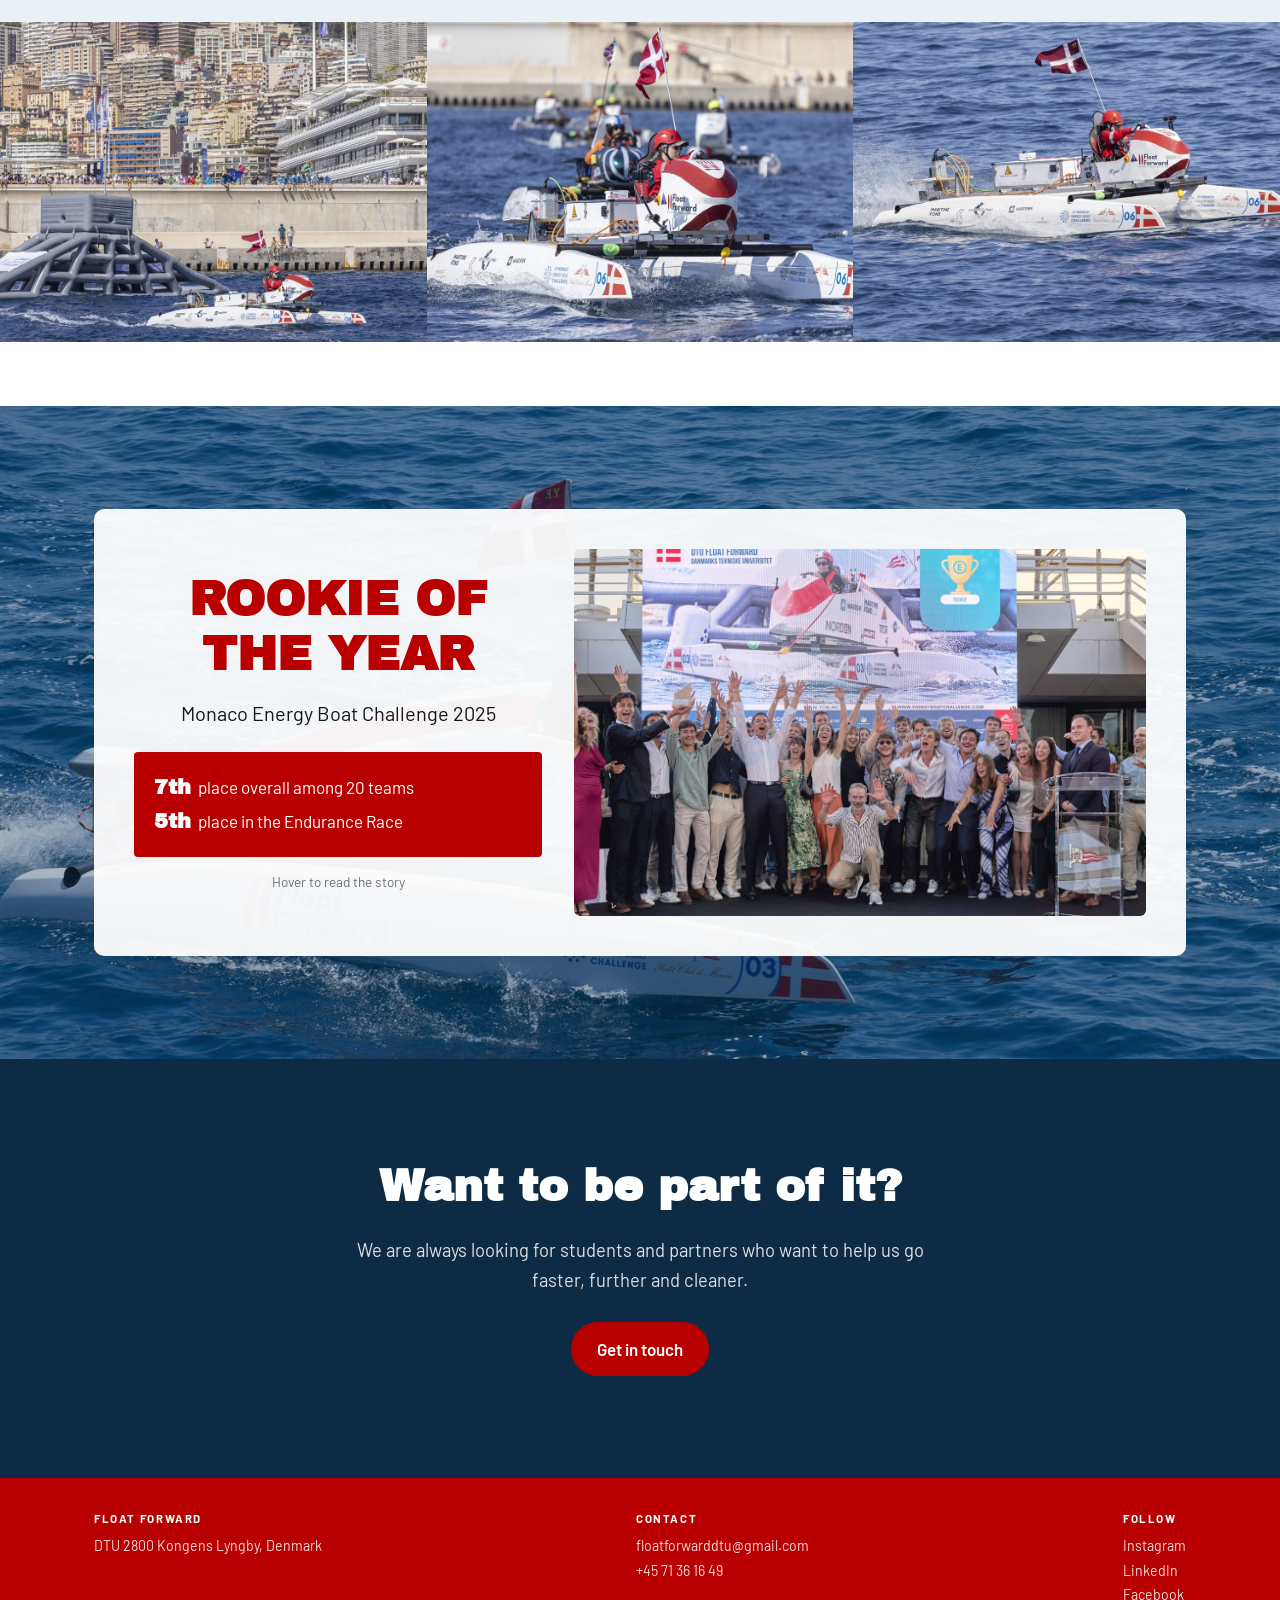
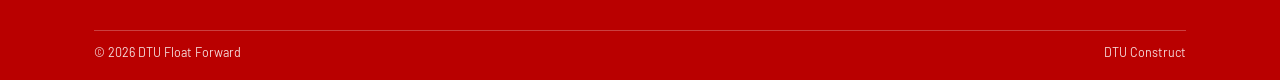
==== commit ba506882: "Logo nuevo de Float Forward en la cabecera Co-Authored-By: Claude Opus 5.5 <noreply@anthropic.com>" ====
--- a/index.html
+++ b/index.html
@@ -22,7 +22,7 @@
 
 <header class="header">
   <div class="header__inner">
-    <a class="logo" href="index.html"><img src="images/logos/floatforward.png" alt="DTU Float Forward" width="223" height="97"></a>
+    <a class="logo" href="index.html"><img src="images/logos/floatforward.png" alt="DTU Float Forward" width="585" height="234"></a>
     <button class="nav-toggle" aria-label="Menu" aria-expanded="false">☰</button>
     <nav class="nav">
       <a href="index.html" aria-current="page">Home</a>
--- a/assets/css/style.css
+++ b/assets/css/style.css
@@ -269,14 +269,15 @@
 .dept__box h4 { font-family: "Archivo Black", sans-serif; font-size: 1.15rem; line-height: 1.25; margin: 0 0 12px; color: var(--red); }
 .dept__box p { margin: 0; }
 /* Cuadro con nombres (campo "people"): nombre grande y cargo en rojo debajo */
-.dept__box--people { align-self: stretch; display: flex; flex-direction: column; justify-content: center; gap: 28px; padding: 32px 36px; }
+.dept__box--people { align-self: start; display: flex; flex-direction: column; justify-content: center; gap: 18px; padding: 24px 28px; }
 .dept__person { display: flex; flex-direction: column; gap: 6px; }
-.dept__person-name { font-family: "Archivo Black", sans-serif; font-size: clamp(2.2rem, 4.5vw, 3.4rem); line-height: 1; color: var(--ink); }
+.dept__person-name { font-family: "Archivo Black", sans-serif; font-size: clamp(1.5rem, 2.6vw, 2rem); line-height: 1.1; color: var(--ink); }
 .dept__person-role { font-size: 0.9rem; font-weight: 600; letter-spacing: 0.16em; text-transform: uppercase; color: var(--red); }
-.dept__person + .dept__person { padding-top: 28px; border-top: 1px solid var(--line); }
+.dept__person + .dept__person { padding-top: 18px; border-top: 1px solid var(--line); }
 @media (max-width: 760px) { .dept__feature { grid-template-columns: 1fr; } }
 
 /* ---------------- Patrocinadores ---------------- */
+.sponsors-season { margin: 0 0 40px; color: var(--red); text-align: center; text-transform: uppercase; }
 .tier + .tier { margin-top: 48px; }
 .tier h3 { font-size: 0.82rem; letter-spacing: 0.16em; text-transform: uppercase; color: var(--grey); }
 .logos {
@@ -288,6 +289,8 @@
 .logos a, .logos div { display: flex; align-items: center; justify-content: center; min-height: 72px; }
 .logos img { max-height: 62px; width: auto; object-fit: contain; transition: transform 0.2s; }
 .logos a:hover img { transform: scale(1.06); }   /* indica que el logo es un enlace */
+/* Logos casi cuadrados: algo más altos para que su texto se lea igual que el resto */
+.logos img.logo-square { max-height: 92px; }
 
 /* Logo de la competición en "About us" (portada). El logo es blanco,
    por eso va sobre un recuadro azul marino. Es un enlace a su web. */
